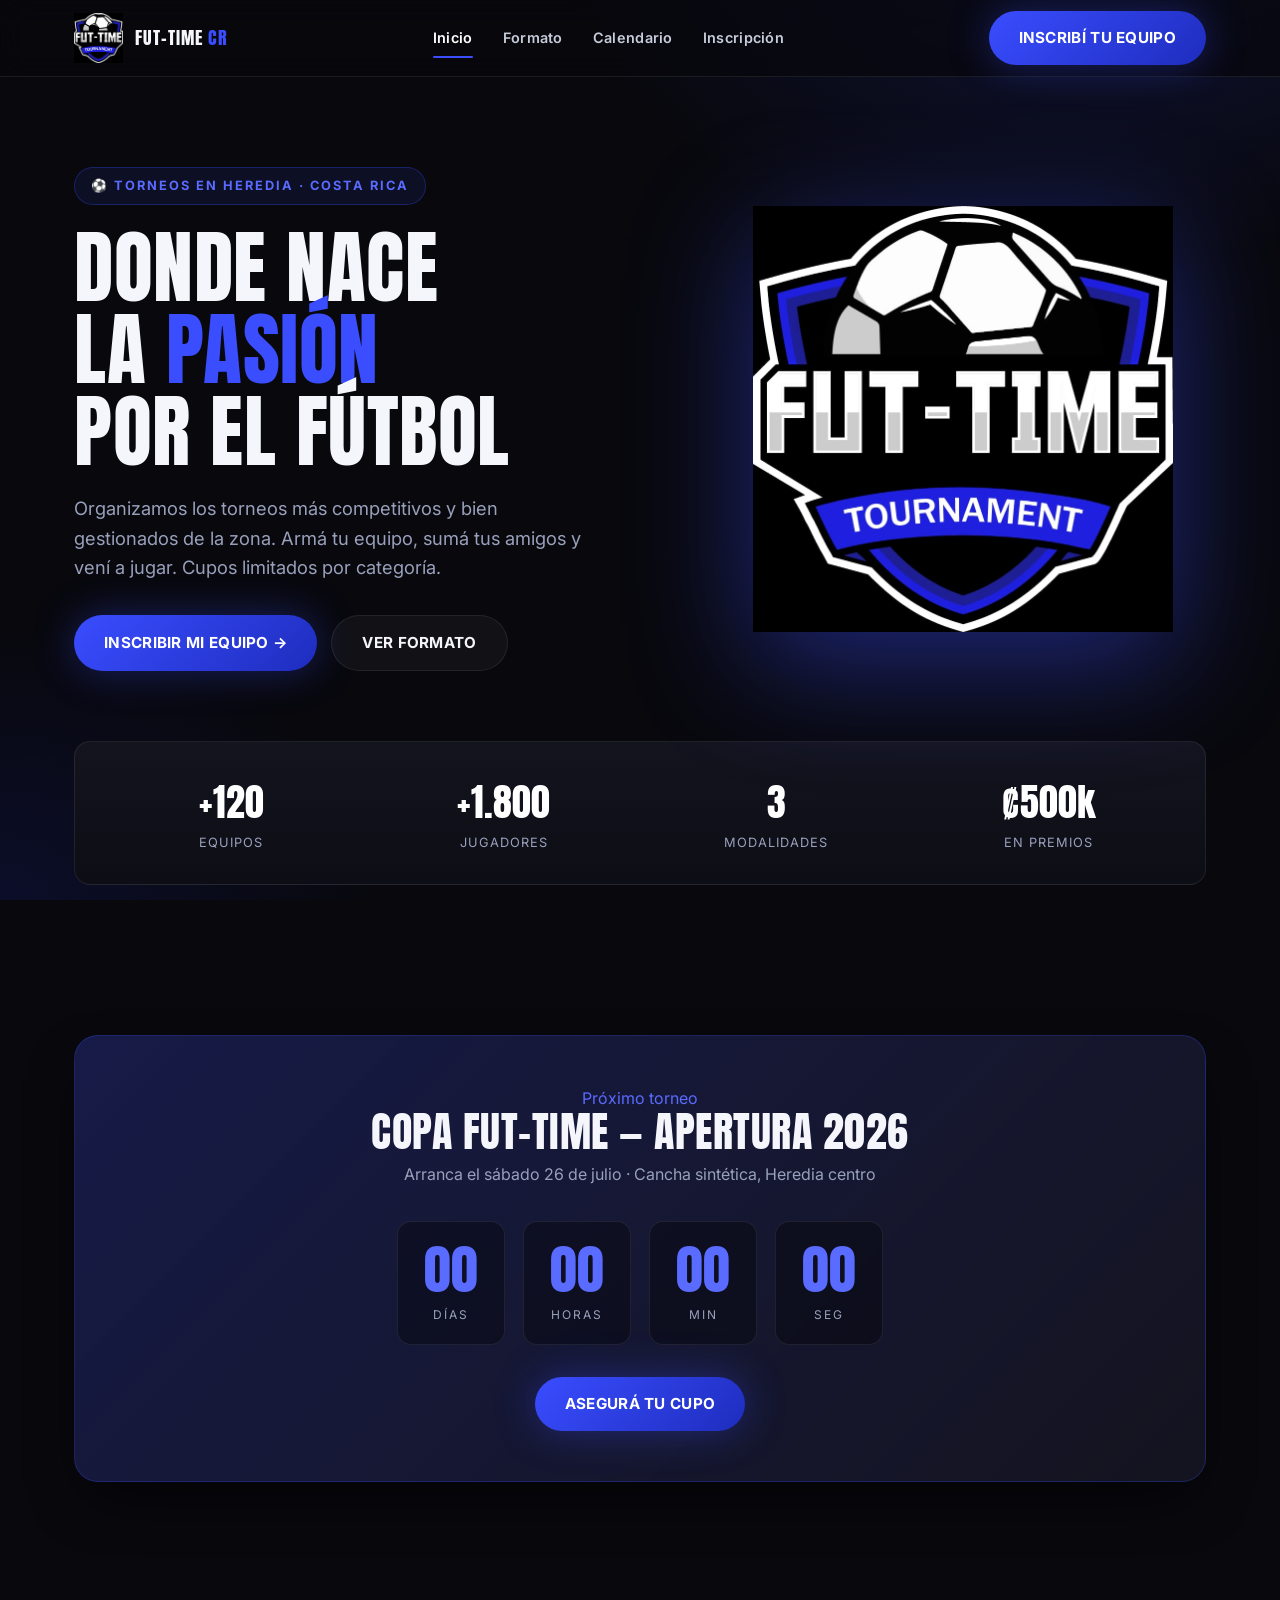
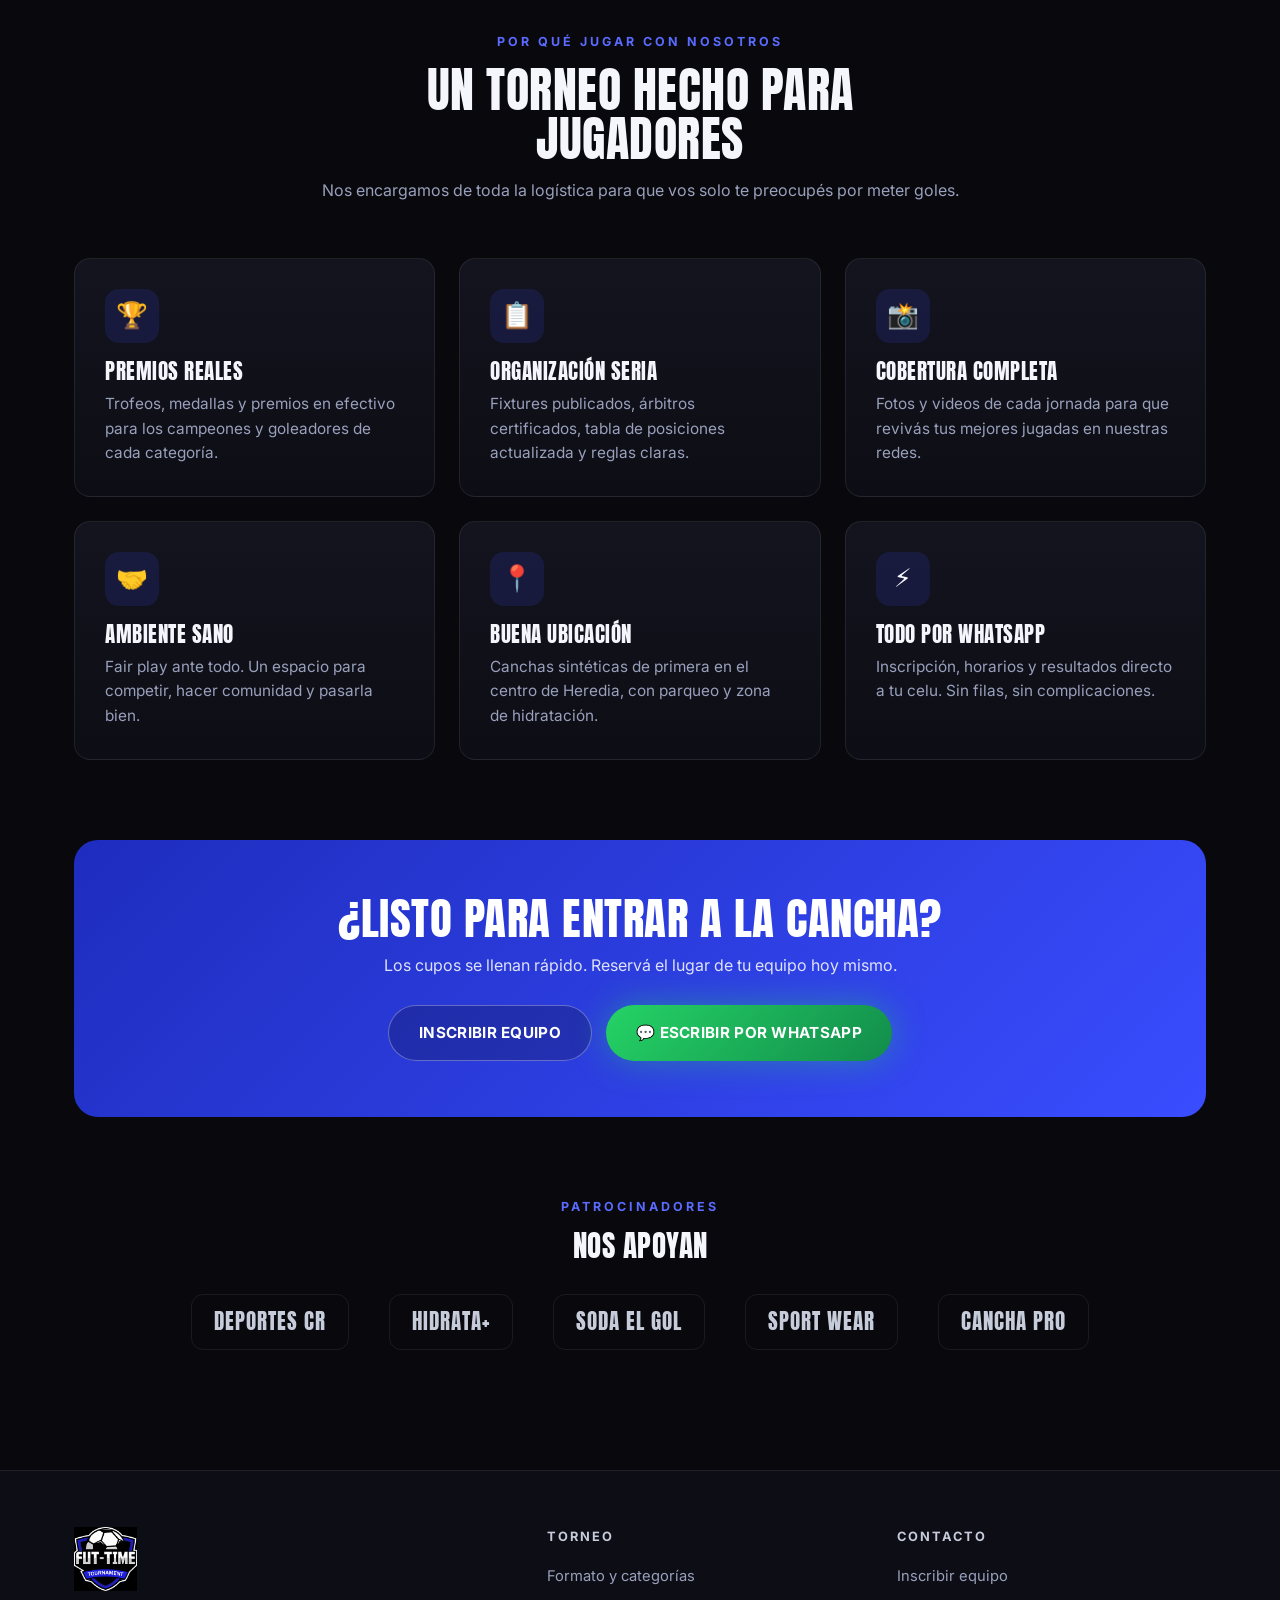
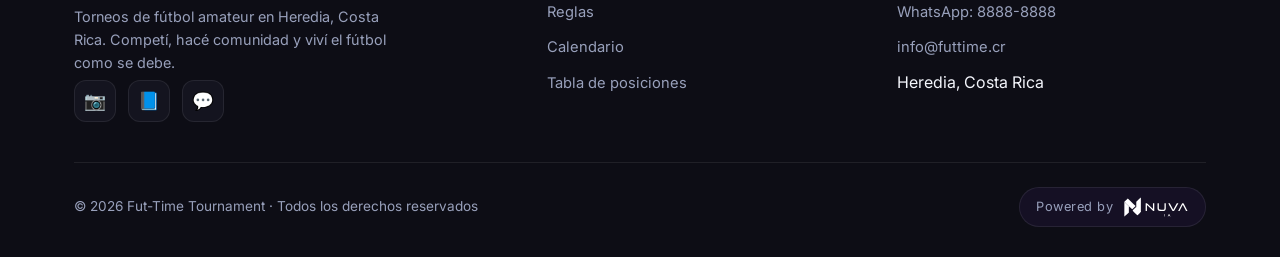
==== index.html @ 36ee5a15 "Demo web Fut-Time CR: 4 páginas estáticas + Powered by Nuva IA - index (hero + countdown + beneficio" ====
<!DOCTYPE html>
<html lang="es">
<head>
  <meta charset="UTF-8" />
  <meta name="viewport" content="width=device-width, initial-scale=1.0" />
  <title>Fut-Time CR — Torneos de fútbol en Heredia, Costa Rica</title>
  <meta name="description" content="Fut-Time Tournament: los mejores torneos de fútbol en Heredia, Costa Rica. Inscribí tu equipo en Fut5, Fut7 o Fut11. Premios, fixtures y mucha pasión." />
  <link rel="icon" type="image/jpeg" href="assets/fut-time-logo.jpeg" />
  <link rel="preconnect" href="https://fonts.googleapis.com" />
  <link rel="preconnect" href="https://fonts.gstatic.com" crossorigin />
  <link href="https://fonts.googleapis.com/css2?family=Anton&family=Inter:wght@400;500;600;700;800&display=swap" rel="stylesheet" />
  <link rel="stylesheet" href="styles.css" />
</head>
<body>

  <!-- ===== NAVBAR ===== -->
  <nav class="nav">
    <div class="container nav-inner">
      <a href="index.html" class="brand">
        <img src="assets/fut-time-logo.jpeg" alt="Fut-Time" />
        <span class="brand-txt">FUT-TIME <span class="accent">CR</span></span>
      </a>
      <div class="nav-links" id="navLinks">
        <a href="index.html" class="active">Inicio</a>
        <a href="formato.html">Formato</a>
        <a href="calendario.html">Calendario</a>
        <a href="inscripcion.html">Inscripción</a>
      </div>
      <div class="nav-cta">
        <a href="inscripcion.html" class="btn btn-primary">Inscribí tu equipo</a>
        <button class="nav-toggle" onclick="toggleNav()" aria-label="Menú">
          <svg viewBox="0 0 24 24" fill="none" stroke="currentColor" stroke-width="2"><line x1="3" y1="6" x2="21" y2="6"/><line x1="3" y1="12" x2="21" y2="12"/><line x1="3" y1="18" x2="21" y2="18"/></svg>
        </button>
      </div>
    </div>
  </nav>

  <!-- ===== HERO ===== -->
  <header class="hero">
    <div class="container hero-grid">
      <div class="reveal">
        <span class="eyebrow">⚽ Torneos en Heredia · Costa Rica</span>
        <h1>Donde nace<br>la <span class="accent">pasión</span><br>por el fútbol</h1>
        <p class="lead">Organizamos los torneos más competitivos y bien gestionados de la zona. Armá tu equipo, sumá tus amigos y vení a jugar. Cupos limitados por categoría.</p>
        <div class="hero-actions">
          <a href="inscripcion.html" class="btn btn-primary">Inscribir mi equipo →</a>
          <a href="formato.html" class="btn btn-ghost">Ver formato</a>
        </div>
      </div>
      <div class="hero-logo reveal">
        <img src="assets/fut-time-logo.jpeg" alt="Escudo Fut-Time Tournament" />
      </div>
    </div>

    <div class="container">
      <div class="stats reveal">
        <div class="stat"><div class="num">+120</div><div class="lbl">Equipos</div></div>
        <div class="stat"><div class="num">+1.800</div><div class="lbl">Jugadores</div></div>
        <div class="stat"><div class="num">3</div><div class="lbl">Modalidades</div></div>
        <div class="stat"><div class="num">₡500k</div><div class="lbl">En premios</div></div>
      </div>
    </div>
  </header>

  <!-- ===== COUNTDOWN ===== -->
  <section class="countdown-section">
    <div class="container">
      <div class="countdown-card reveal">
        <span class="eyebrow" style="color:var(--blue-soft)">Próximo torneo</span>
        <h2>Copa Fut-Time — Apertura 2026</h2>
        <p class="sub">Arranca el sábado 26 de julio · Cancha sintética, Heredia centro</p>
        <div class="countdown" id="countdown">
          <div class="cd-box"><div class="cd-num" id="cd-d">00</div><div class="cd-lbl">Días</div></div>
          <div class="cd-box"><div class="cd-num" id="cd-h">00</div><div class="cd-lbl">Horas</div></div>
          <div class="cd-box"><div class="cd-num" id="cd-m">00</div><div class="cd-lbl">Min</div></div>
          <div class="cd-box"><div class="cd-num" id="cd-s">00</div><div class="cd-lbl">Seg</div></div>
        </div>
        <div style="margin-top:32px">
          <a href="inscripcion.html" class="btn btn-primary">Asegurá tu cupo</a>
        </div>
      </div>
    </div>
  </section>

  <!-- ===== POR QUÉ FUT-TIME ===== -->
  <section class="section">
    <div class="container">
      <div class="section-head reveal">
        <span class="eyebrow">Por qué jugar con nosotros</span>
        <h2>Un torneo hecho para jugadores</h2>
        <p>Nos encargamos de toda la logística para que vos solo te preocupés por meter goles.</p>
      </div>
      <div class="grid grid-3">
        <div class="card reveal"><div class="ico">🏆</div><h3>Premios reales</h3><p>Trofeos, medallas y premios en efectivo para los campeones y goleadores de cada categoría.</p></div>
        <div class="card reveal"><div class="ico">📋</div><h3>Organización seria</h3><p>Fixtures publicados, árbitros certificados, tabla de posiciones actualizada y reglas claras.</p></div>
        <div class="card reveal"><div class="ico">📸</div><h3>Cobertura completa</h3><p>Fotos y videos de cada jornada para que revivás tus mejores jugadas en nuestras redes.</p></div>
        <div class="card reveal"><div class="ico">🤝</div><h3>Ambiente sano</h3><p>Fair play ante todo. Un espacio para competir, hacer comunidad y pasarla bien.</p></div>
        <div class="card reveal"><div class="ico">📍</div><h3>Buena ubicación</h3><p>Canchas sintéticas de primera en el centro de Heredia, con parqueo y zona de hidratación.</p></div>
        <div class="card reveal"><div class="ico">⚡</div><h3>Todo por WhatsApp</h3><p>Inscripción, horarios y resultados directo a tu celu. Sin filas, sin complicaciones.</p></div>
      </div>
    </div>
  </section>

  <!-- ===== CTA ===== -->
  <section class="section" style="padding-top:0">
    <div class="container">
      <div class="cta-banner reveal">
        <h2>¿Listo para entrar a la cancha?</h2>
        <p>Los cupos se llenan rápido. Reservá el lugar de tu equipo hoy mismo.</p>
        <div style="display:flex;gap:14px;justify-content:center;flex-wrap:wrap">
          <a href="inscripcion.html" class="btn btn-ghost">Inscribir equipo</a>
          <a href="https://wa.me/50688888888?text=Hola%20Fut-Time,%20quiero%20info%20del%20torneo" target="_blank" rel="noopener" class="btn btn-wa">💬 Escribir por WhatsApp</a>
        </div>
      </div>
    </div>
  </section>

  <!-- ===== PATROCINADORES ===== -->
  <section class="section" style="padding-top:0">
    <div class="container">
      <div class="section-head reveal" style="margin-bottom:34px">
        <span class="eyebrow">Patrocinadores</span>
        <h2 style="font-size:1.8rem">Nos apoyan</h2>
      </div>
      <div class="sponsors reveal">
        <span class="sponsor-pill">DEPORTES CR</span>
        <span class="sponsor-pill">HIDRATA+</span>
        <span class="sponsor-pill">SODA EL GOL</span>
        <span class="sponsor-pill">SPORT WEAR</span>
        <span class="sponsor-pill">CANCHA PRO</span>
      </div>
    </div>
  </section>

  <!-- ===== FOOTER ===== -->
  <footer class="footer">
    <div class="container">
      <div class="footer-grid">
        <div>
          <a href="index.html" class="brand"><img src="assets/fut-time-logo.jpeg" alt="Fut-Time" /></a>
          <p>Torneos de fútbol amateur en Heredia, Costa Rica. Competí, hacé comunidad y viví el fútbol como se debe.</p>
          <div class="social-row">
            <a href="https://www.instagram.com/fut.time.cr/" target="_blank" rel="noopener" aria-label="Instagram">📷</a>
            <a href="https://www.facebook.com/Fut.Time.Tournamentes/" target="_blank" rel="noopener" aria-label="Facebook">📘</a>
            <a href="https://wa.me/50688888888" target="_blank" rel="noopener" aria-label="WhatsApp">💬</a>
          </div>
        </div>
        <div>
          <h4>Torneo</h4>
          <ul>
            <li><a href="formato.html">Formato y categorías</a></li>
            <li><a href="formato.html#reglas">Reglas</a></li>
            <li><a href="calendario.html">Calendario</a></li>
            <li><a href="calendario.html#posiciones">Tabla de posiciones</a></li>
          </ul>
        </div>
        <div>
          <h4>Contacto</h4>
          <ul>
            <li><a href="inscripcion.html">Inscribir equipo</a></li>
            <li><a href="https://wa.me/50688888888" target="_blank" rel="noopener">WhatsApp: 8888-8888</a></li>
            <li><a href="mailto:info@futtime.cr">info@futtime.cr</a></li>
            <li>Heredia, Costa Rica</li>
          </ul>
        </div>
      </div>
      <div class="powered">
        <span class="copy">© 2026 Fut-Time Tournament · Todos los derechos reservados</span>
        <a class="powered-by" href="https://www.instagram.com/nuva.ia/" target="_blank" rel="noopener" title="Sitio creado por Nuva IA">
          <span>Powered by</span>
          <img src="assets/nuva-ai-white.svg" alt="Nuva IA" />
        </a>
      </div>
    </div>
  </footer>

  <script src="script.js"></script>
</body>
</html>
---- styles.css ----
/* ============================================================
   FUT-TIME CR — Tema deportivo oscuro
   Powered by Nuva IA
   ============================================================ */

:root {
  --blue:        #1e2dbe;
  --blue-bright: #3a4dff;
  --blue-soft:   #5a6bff;
  --bg:          #08080d;
  --bg-2:        #0d0d15;
  --surface:     #14141f;
  --surface-2:   #1b1b29;
  --line:        rgba(255, 255, 255, 0.08);
  --text:        #f4f6fc;
  --muted:       #98a0bb;
  --white:       #ffffff;
  --silver:      #c7ccdb;
  --gold:        #ffd24a;
  --radius:      16px;
  --maxw:        1180px;
  --shadow:      0 24px 60px -20px rgba(0, 0, 0, 0.7);
  --glow:        0 0 40px rgba(58, 77, 255, 0.35);
}

* { margin: 0; padding: 0; box-sizing: border-box; }

html { scroll-behavior: smooth; }

body {
  font-family: "Inter", system-ui, -apple-system, "Segoe UI", sans-serif;
  background: var(--bg);
  color: var(--text);
  line-height: 1.6;
  overflow-x: hidden;
  -webkit-font-smoothing: antialiased;
}

/* Fondo con textura sutil */
body::before {
  content: "";
  position: fixed;
  inset: 0;
  z-index: -2;
  background:
    radial-gradient(900px 600px at 85% -10%, rgba(58, 77, 255, 0.18), transparent 60%),
    radial-gradient(700px 500px at 0% 100%, rgba(30, 45, 190, 0.16), transparent 55%),
    var(--bg);
}

h1, h2, h3, .display {
  font-family: "Anton", "Oswald", Impact, sans-serif;
  font-weight: 400;
  letter-spacing: 0.5px;
  line-height: 1.02;
  text-transform: uppercase;
}

a { color: inherit; text-decoration: none; }

.container {
  width: 100%;
  max-width: var(--maxw);
  margin: 0 auto;
  padding: 0 24px;
}

.accent { color: var(--blue-bright); }
.muted  { color: var(--muted); }

/* ---------- Botones ---------- */
.btn {
  display: inline-flex;
  align-items: center;
  gap: 10px;
  padding: 15px 30px;
  border-radius: 999px;
  font-weight: 700;
  font-size: 0.95rem;
  letter-spacing: 0.3px;
  cursor: pointer;
  border: none;
  transition: transform 0.2s ease, box-shadow 0.2s ease, background 0.2s ease;
  text-transform: uppercase;
}
.btn-primary {
  background: linear-gradient(135deg, var(--blue-bright), var(--blue));
  color: var(--white);
  box-shadow: var(--glow);
}
.btn-primary:hover { transform: translateY(-3px); box-shadow: 0 0 55px rgba(58, 77, 255, 0.6); }
.btn-ghost {
  background: rgba(255, 255, 255, 0.04);
  color: var(--text);
  border: 1px solid var(--line);
}
.btn-ghost:hover { background: rgba(255, 255, 255, 0.09); transform: translateY(-3px); }
.btn-wa {
  background: linear-gradient(135deg, #25d366, #128c4b);
  color: #fff;
  box-shadow: 0 0 35px rgba(37, 211, 102, 0.4);
}
.btn-wa:hover { transform: translateY(-3px); }

/* ---------- Navbar ---------- */
.nav {
  position: sticky;
  top: 0;
  z-index: 50;
  background: rgba(8, 8, 13, 0.72);
  backdrop-filter: blur(14px);
  border-bottom: 1px solid var(--line);
}
.nav-inner {
  display: flex;
  align-items: center;
  justify-content: space-between;
  height: 76px;
}
.brand { display: flex; align-items: center; gap: 12px; }
.brand img { height: 50px; width: auto; display: block; }
.brand .brand-txt { font-family: "Anton", sans-serif; font-size: 1.15rem; letter-spacing: 1px; }
.nav-links { display: flex; align-items: center; gap: 30px; }
.nav-links a {
  font-size: 0.9rem;
  font-weight: 600;
  color: var(--silver);
  letter-spacing: 0.3px;
  transition: color 0.2s;
  position: relative;
}
.nav-links a:hover, .nav-links a.active { color: var(--white); }
.nav-links a.active::after {
  content: "";
  position: absolute;
  left: 0; right: 0; bottom: -8px;
  height: 2px;
  background: var(--blue-bright);
  border-radius: 2px;
}
.nav-cta { display: flex; align-items: center; gap: 14px; }
.nav-toggle { display: none; background: none; border: none; color: var(--text); cursor: pointer; }
.nav-toggle svg { width: 28px; height: 28px; }

/* ---------- Hero ---------- */
.hero {
  position: relative;
  padding: 90px 0 80px;
  overflow: hidden;
}
.hero-grid {
  display: grid;
  grid-template-columns: 1.1fr 0.9fr;
  gap: 50px;
  align-items: center;
}
.hero .eyebrow {
  display: inline-flex;
  align-items: center;
  gap: 8px;
  font-size: 0.8rem;
  font-weight: 700;
  letter-spacing: 2px;
  text-transform: uppercase;
  color: var(--blue-soft);
  background: rgba(58, 77, 255, 0.1);
  border: 1px solid rgba(58, 77, 255, 0.3);
  padding: 8px 16px;
  border-radius: 999px;
  margin-bottom: 22px;
}
.hero h1 { font-size: clamp(2.8rem, 7vw, 5rem); }
.hero h1 .accent { color: var(--blue-bright); }
.hero p.lead {
  font-size: 1.15rem;
  color: var(--muted);
  max-width: 520px;
  margin: 22px 0 32px;
}
.hero-actions { display: flex; gap: 14px; flex-wrap: wrap; }
.hero-logo {
  position: relative;
  display: flex;
  justify-content: center;
}
.hero-logo img {
  width: 100%;
  max-width: 420px;
  filter: drop-shadow(0 30px 60px rgba(58, 77, 255, 0.45));
  animation: float 6s ease-in-out infinite;
}
@keyframes float {
  0%, 100% { transform: translateY(0); }
  50% { transform: translateY(-16px); }
}

/* Stats bar */
.stats {
  display: grid;
  grid-template-columns: repeat(4, 1fr);
  gap: 20px;
  margin-top: 70px;
  padding: 30px;
  background: linear-gradient(180deg, var(--surface), var(--bg-2));
  border: 1px solid var(--line);
  border-radius: var(--radius);
}
.stat { text-align: center; }
.stat .num { font-family: "Anton", sans-serif; font-size: 2.4rem; color: var(--white); }
.stat .lbl { font-size: 0.8rem; color: var(--muted); text-transform: uppercase; letter-spacing: 1px; }

/* ---------- Countdown ---------- */
.countdown-section {
  padding: 70px 0;
}
.countdown-card {
  background:
    linear-gradient(135deg, rgba(30, 45, 190, 0.25), rgba(20, 20, 31, 0.6)),
    var(--surface);
  border: 1px solid rgba(58, 77, 255, 0.25);
  border-radius: 24px;
  padding: 50px 40px;
  text-align: center;
  box-shadow: var(--shadow);
}
.countdown-card h2 { font-size: clamp(1.8rem, 4vw, 2.6rem); margin-bottom: 8px; }
.countdown-card .sub { color: var(--muted); margin-bottom: 34px; }
.countdown {
  display: flex;
  justify-content: center;
  gap: 18px;
  flex-wrap: wrap;
}
.cd-box {
  background: rgba(0, 0, 0, 0.35);
  border: 1px solid var(--line);
  border-radius: 14px;
  padding: 20px 10px;
  min-width: 108px;
}
.cd-box .cd-num {
  font-family: "Anton", sans-serif;
  font-size: clamp(2.4rem, 6vw, 3.4rem);
  color: var(--blue-soft);
  line-height: 1;
}
.cd-box .cd-lbl { font-size: 0.75rem; text-transform: uppercase; letter-spacing: 2px; color: var(--muted); margin-top: 8px; }

/* ---------- Secciones genéricas ---------- */
.section { padding: 80px 0; }
.section-head { text-align: center; max-width: 640px; margin: 0 auto 54px; }
.section-head .eyebrow {
  font-size: 0.78rem; font-weight: 700; letter-spacing: 3px; text-transform: uppercase;
  color: var(--blue-soft); display: block; margin-bottom: 14px;
}
.section-head h2 { font-size: clamp(2rem, 5vw, 3rem); }
.section-head p { color: var(--muted); margin-top: 14px; }

/* Cards grid */
.grid { display: grid; gap: 24px; }
.grid-3 { grid-template-columns: repeat(3, 1fr); }
.grid-2 { grid-template-columns: repeat(2, 1fr); }

.card {
  background: linear-gradient(180deg, var(--surface), var(--bg-2));
  border: 1px solid var(--line);
  border-radius: var(--radius);
  padding: 30px;
  transition: transform 0.25s ease, border-color 0.25s ease;
}
.card:hover { transform: translateY(-6px); border-color: rgba(58, 77, 255, 0.4); }
.card .ico {
  width: 54px; height: 54px;
  display: flex; align-items: center; justify-content: center;
  border-radius: 14px;
  background: rgba(58, 77, 255, 0.14);
  font-size: 1.6rem;
  margin-bottom: 18px;
}
.card h3 { font-size: 1.3rem; margin-bottom: 10px; }
.card p { color: var(--muted); font-size: 0.96rem; }

/* Modalidad cards */
.modalidad {
  text-align: center;
  position: relative;
  overflow: hidden;
}
.modalidad .big {
  font-family: "Anton", sans-serif;
  font-size: 3.4rem;
  color: var(--blue-bright);
  line-height: 1;
}
.modalidad ul { list-style: none; margin-top: 16px; text-align: left; }
.modalidad ul li { color: var(--muted); padding: 7px 0; border-bottom: 1px dashed var(--line); font-size: 0.92rem; }
.modalidad ul li::before { content: "⚽ "; }

/* Precios */
.price-tag {
  font-family: "Anton", sans-serif;
  font-size: 2.6rem;
  color: var(--white);
}
.price-tag small { font-size: 0.9rem; color: var(--muted); font-family: "Inter"; }
.featured {
  border-color: rgba(58, 77, 255, 0.55);
  box-shadow: var(--glow);
  position: relative;
}
.featured .badge-top {
  position: absolute; top: 16px; right: 16px;
  background: var(--blue-bright); color: #fff;
  font-size: 0.7rem; font-weight: 700; letter-spacing: 1px;
  padding: 5px 12px; border-radius: 999px; text-transform: uppercase;
}

/* Reglas list */
.rules { display: grid; grid-template-columns: repeat(2, 1fr); gap: 16px; }
.rule-item {
  display: flex; gap: 14px; align-items: flex-start;
  background: var(--surface); border: 1px solid var(--line);
  border-radius: 12px; padding: 18px;
}
.rule-item .n {
  flex: 0 0 34px; height: 34px;
  display: flex; align-items: center; justify-content: center;
  background: var(--blue); color: #fff; border-radius: 50%;
  font-family: "Anton"; font-size: 1rem;
}
.rule-item p { color: var(--muted); font-size: 0.92rem; }
.rule-item strong { color: var(--text); display: block; margin-bottom: 2px; }

/* ---------- Tablas (fixture / posiciones) ---------- */
.table-wrap {
  overflow-x: auto;
  border: 1px solid var(--line);
  border-radius: var(--radius);
  background: var(--surface);
}
table { width: 100%; border-collapse: collapse; min-width: 520px; }
thead th {
  background: rgba(58, 77, 255, 0.12);
  color: var(--silver);
  text-align: left;
  font-size: 0.78rem;
  text-transform: uppercase;
  letter-spacing: 1px;
  padding: 16px 18px;
  font-weight: 700;
}
tbody td { padding: 15px 18px; border-top: 1px solid var(--line); font-size: 0.95rem; }
tbody tr:hover { background: rgba(255, 255, 255, 0.02); }
.team-cell { display: flex; align-items: center; gap: 10px; font-weight: 600; }
.dot { width: 28px; height: 28px; border-radius: 8px; display: inline-flex; align-items: center; justify-content: center; font-family: "Anton"; font-size: 0.8rem; color: #fff; }
.vs { color: var(--muted); font-weight: 700; }
.badge {
  font-size: 0.72rem; padding: 4px 10px; border-radius: 999px; font-weight: 700; text-transform: uppercase; letter-spacing: 0.5px;
}
.badge.win  { background: rgba(37, 211, 102, 0.15); color: #4ade80; }
.badge.live { background: rgba(255, 70, 70, 0.15); color: #ff6b6b; }
.badge.soon { background: rgba(255, 210, 74, 0.15); color: var(--gold); }
.pos-1 { color: var(--gold); font-family: "Anton"; }
.pos-top td:first-child { border-left: 3px solid var(--blue-bright); }

/* Jornada header */
.jornada-title {
  display: flex; align-items: center; gap: 14px;
  margin: 44px 0 18px;
}
.jornada-title .jt {
  font-family: "Anton"; font-size: 1.5rem;
}
.jornada-title .line { flex: 1; height: 1px; background: var(--line); }
.jornada-title .date { color: var(--blue-soft); font-size: 0.85rem; font-weight: 600; }

/* ---------- Formulario ---------- */
.form-grid { display: grid; grid-template-columns: 1.1fr 0.9fr; gap: 40px; align-items: start; }
.form-card {
  background: linear-gradient(180deg, var(--surface), var(--bg-2));
  border: 1px solid var(--line);
  border-radius: 20px;
  padding: 36px;
}
.field { margin-bottom: 20px; }
.field label { display: block; font-size: 0.85rem; font-weight: 600; margin-bottom: 8px; color: var(--silver); }
.field input, .field select, .field textarea {
  width: 100%;
  background: rgba(0, 0, 0, 0.3);
  border: 1px solid var(--line);
  border-radius: 12px;
  padding: 14px 16px;
  color: var(--text);
  font-family: inherit;
  font-size: 0.95rem;
  transition: border-color 0.2s, box-shadow 0.2s;
}
.field input:focus, .field select:focus, .field textarea:focus {
  outline: none;
  border-color: var(--blue-bright);
  box-shadow: 0 0 0 3px rgba(58, 77, 255, 0.18);
}
.field-row { display: grid; grid-template-columns: 1fr 1fr; gap: 16px; }
.form-msg {
  margin-top: 16px; padding: 14px 16px; border-radius: 12px;
  background: rgba(37, 211, 102, 0.12); border: 1px solid rgba(37, 211, 102, 0.3);
  color: #6ee79e; font-size: 0.9rem; display: none;
}
.form-msg.show { display: block; }

.contact-side .contact-item {
  display: flex; gap: 14px; align-items: center;
  padding: 18px; background: var(--surface); border: 1px solid var(--line);
  border-radius: 14px; margin-bottom: 14px; transition: border-color 0.2s, transform 0.2s;
}
.contact-side .contact-item:hover { border-color: rgba(58, 77, 255, 0.4); transform: translateX(4px); }
.contact-side .ci-ico { font-size: 1.5rem; width: 48px; height: 48px; display: flex; align-items: center; justify-content: center; background: rgba(58, 77, 255, 0.14); border-radius: 12px; }
.contact-side .ci-txt small { color: var(--muted); display: block; font-size: 0.78rem; }
.contact-side .ci-txt strong { font-size: 1rem; }

/* CTA banner */
.cta-banner {
  background: linear-gradient(135deg, var(--blue), var(--blue-bright));
  border-radius: 24px;
  padding: 56px 40px;
  text-align: center;
  position: relative;
  overflow: hidden;
}
.cta-banner h2 { font-size: clamp(1.8rem, 4vw, 2.8rem); color: #fff; }
.cta-banner p { color: rgba(255, 255, 255, 0.85); margin: 12px 0 26px; }
.cta-banner .btn-ghost { background: rgba(0,0,0,0.2); border-color: rgba(255,255,255,0.3); color:#fff; }

/* Patrocinadores */
.sponsors { display: flex; flex-wrap: wrap; justify-content: center; gap: 40px; align-items: center; opacity: 0.7; }
.sponsor-pill {
  font-family: "Anton"; font-size: 1.3rem; letter-spacing: 1px;
  color: var(--silver); padding: 10px 22px; border: 1px solid var(--line); border-radius: 12px;
}

/* ---------- Footer + Powered by Nuva ---------- */
.footer {
  border-top: 1px solid var(--line);
  background: var(--bg-2);
  padding: 56px 0 30px;
  margin-top: 40px;
}
.footer-grid {
  display: grid;
  grid-template-columns: 1.4fr 1fr 1fr;
  gap: 40px;
  margin-bottom: 40px;
}
.footer .brand img { height: 64px; }
.footer p { color: var(--muted); font-size: 0.9rem; margin-top: 14px; max-width: 320px; }
.footer h4 { font-size: 0.8rem; text-transform: uppercase; letter-spacing: 2px; color: var(--silver); margin-bottom: 16px; }
.footer ul { list-style: none; }
.footer ul li { margin-bottom: 10px; }
.footer ul li a { color: var(--muted); font-size: 0.92rem; transition: color 0.2s; }
.footer ul li a:hover { color: var(--white); }
.social-row { display: flex; gap: 12px; margin-top: 6px; }
.social-row a {
  width: 42px; height: 42px; display: flex; align-items: center; justify-content: center;
  background: var(--surface); border: 1px solid var(--line); border-radius: 12px;
  transition: background 0.2s, transform 0.2s; font-size: 1.1rem;
}
.social-row a:hover { background: var(--blue); transform: translateY(-3px); }

.powered {
  border-top: 1px solid var(--line);
  padding-top: 24px;
  display: flex;
  align-items: center;
  justify-content: space-between;
  flex-wrap: wrap;
  gap: 16px;
}
.powered .copy { color: var(--muted); font-size: 0.85rem; }
.powered-by {
  display: inline-flex;
  align-items: center;
  gap: 10px;
  padding: 8px 16px;
  border: 1px solid var(--line);
  border-radius: 999px;
  background: rgba(124, 58, 237, 0.07);
  transition: border-color 0.2s, transform 0.2s;
}
.powered-by:hover { border-color: rgba(124, 58, 237, 0.5); transform: translateY(-2px); }
.powered-by span { font-size: 0.8rem; color: var(--muted); letter-spacing: 0.5px; }
.powered-by img { height: 22px; width: auto; display: block; }

/* ---------- Animaciones scroll ---------- */
.reveal { opacity: 0; transform: translateY(30px); transition: opacity 0.6s ease, transform 0.6s ease; }
.reveal.in { opacity: 1; transform: none; }

/* ---------- Responsive ---------- */
@media (max-width: 900px) {
  .hero-grid { grid-template-columns: 1fr; text-align: center; }
  .hero-logo { order: -1; }
  .hero-logo img { max-width: 280px; }
  .hero p.lead { margin-left: auto; margin-right: auto; }
  .hero-actions { justify-content: center; }
  .grid-3 { grid-template-columns: 1fr; }
  .grid-2 { grid-template-columns: 1fr; }
  .form-grid { grid-template-columns: 1fr; }
  .rules { grid-template-columns: 1fr; }
  .stats { grid-template-columns: repeat(2, 1fr); }
  .footer-grid { grid-template-columns: 1fr; }
  .nav-links {
    position: fixed; inset: 76px 0 auto 0;
    flex-direction: column; gap: 0;
    background: rgba(8, 8, 13, 0.97);
    backdrop-filter: blur(14px);
    border-bottom: 1px solid var(--line);
    padding: 10px 0;
    transform: translateY(-120%);
    transition: transform 0.3s ease;
  }
  .nav-links.open { transform: translateY(0); }
  .nav-links a { padding: 16px 24px; width: 100%; }
  .nav-links a.active::after { display: none; }
  .nav-toggle { display: block; }
  .nav-cta .btn { display: none; }
}
@media (max-width: 480px) {
  .field-row { grid-template-columns: 1fr; }
  .stats { grid-template-columns: 1fr 1fr; }
  .cd-box { min-width: 72px; }
}
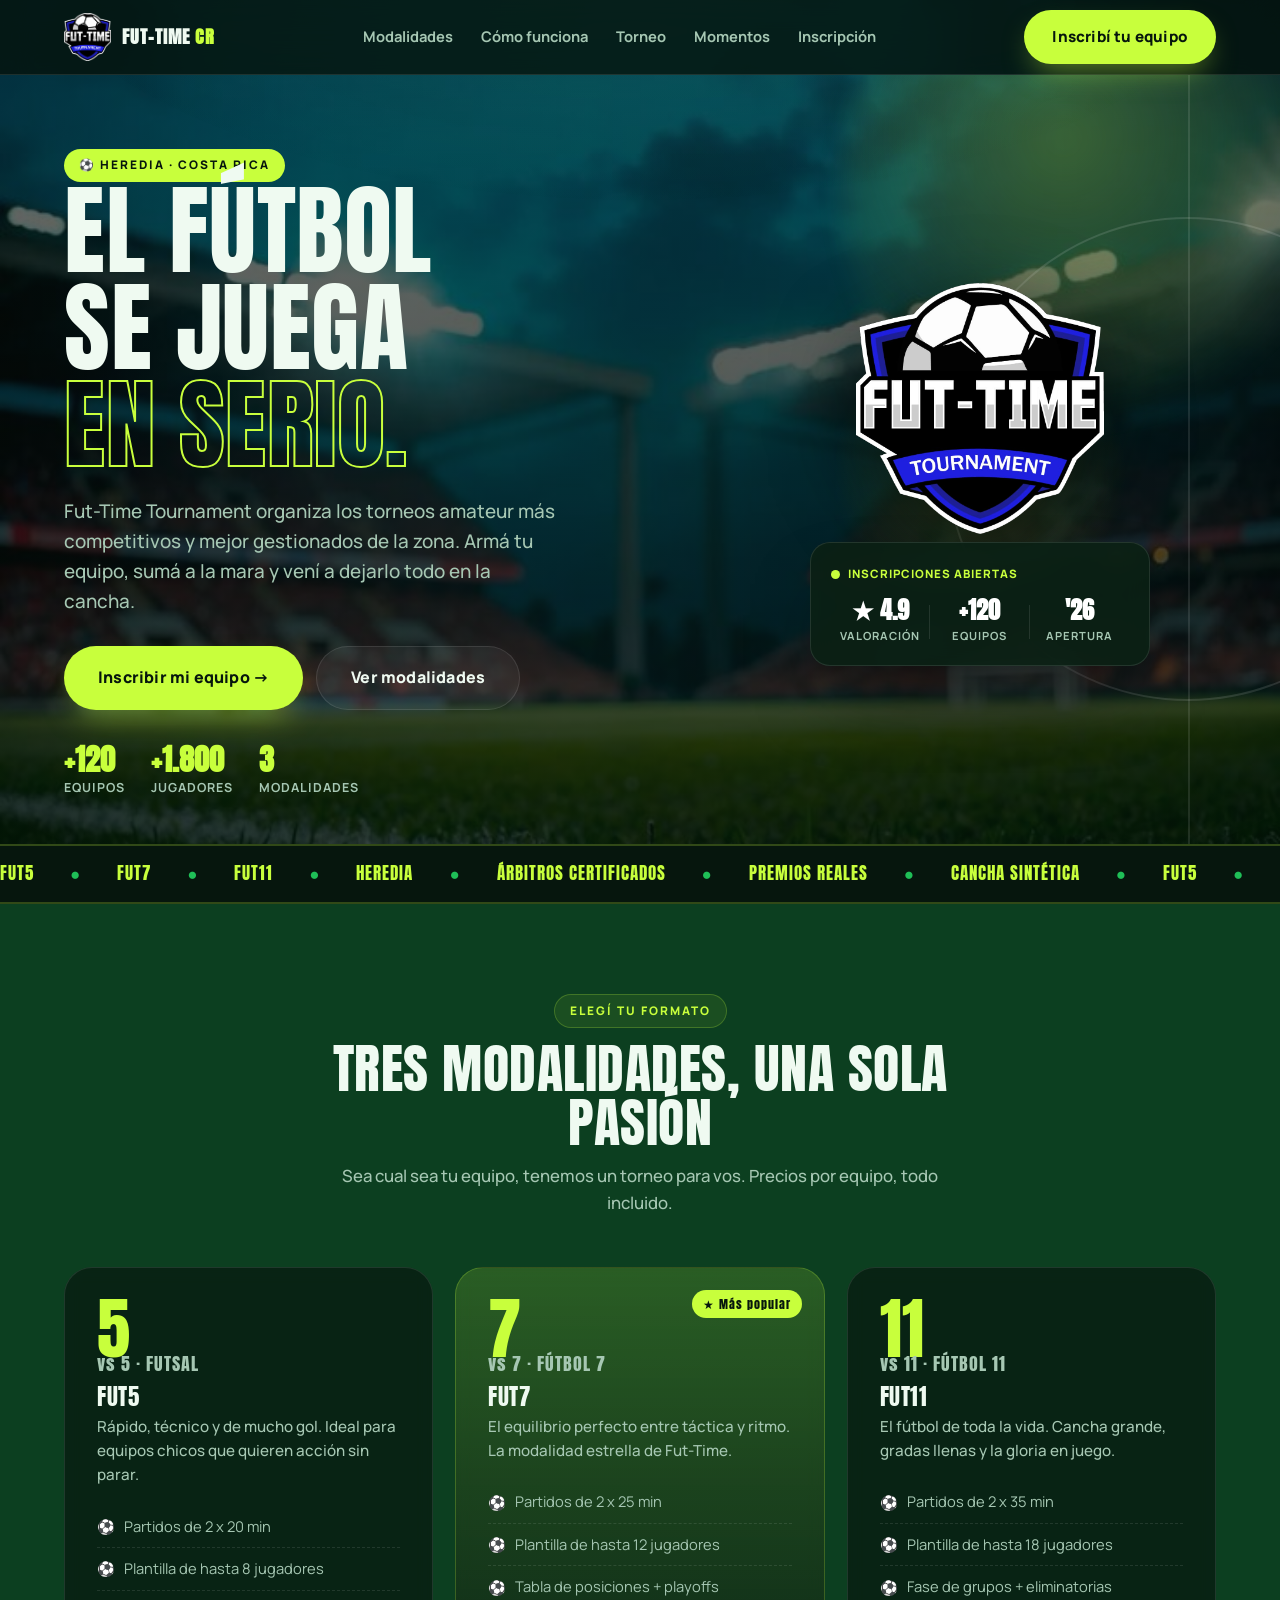
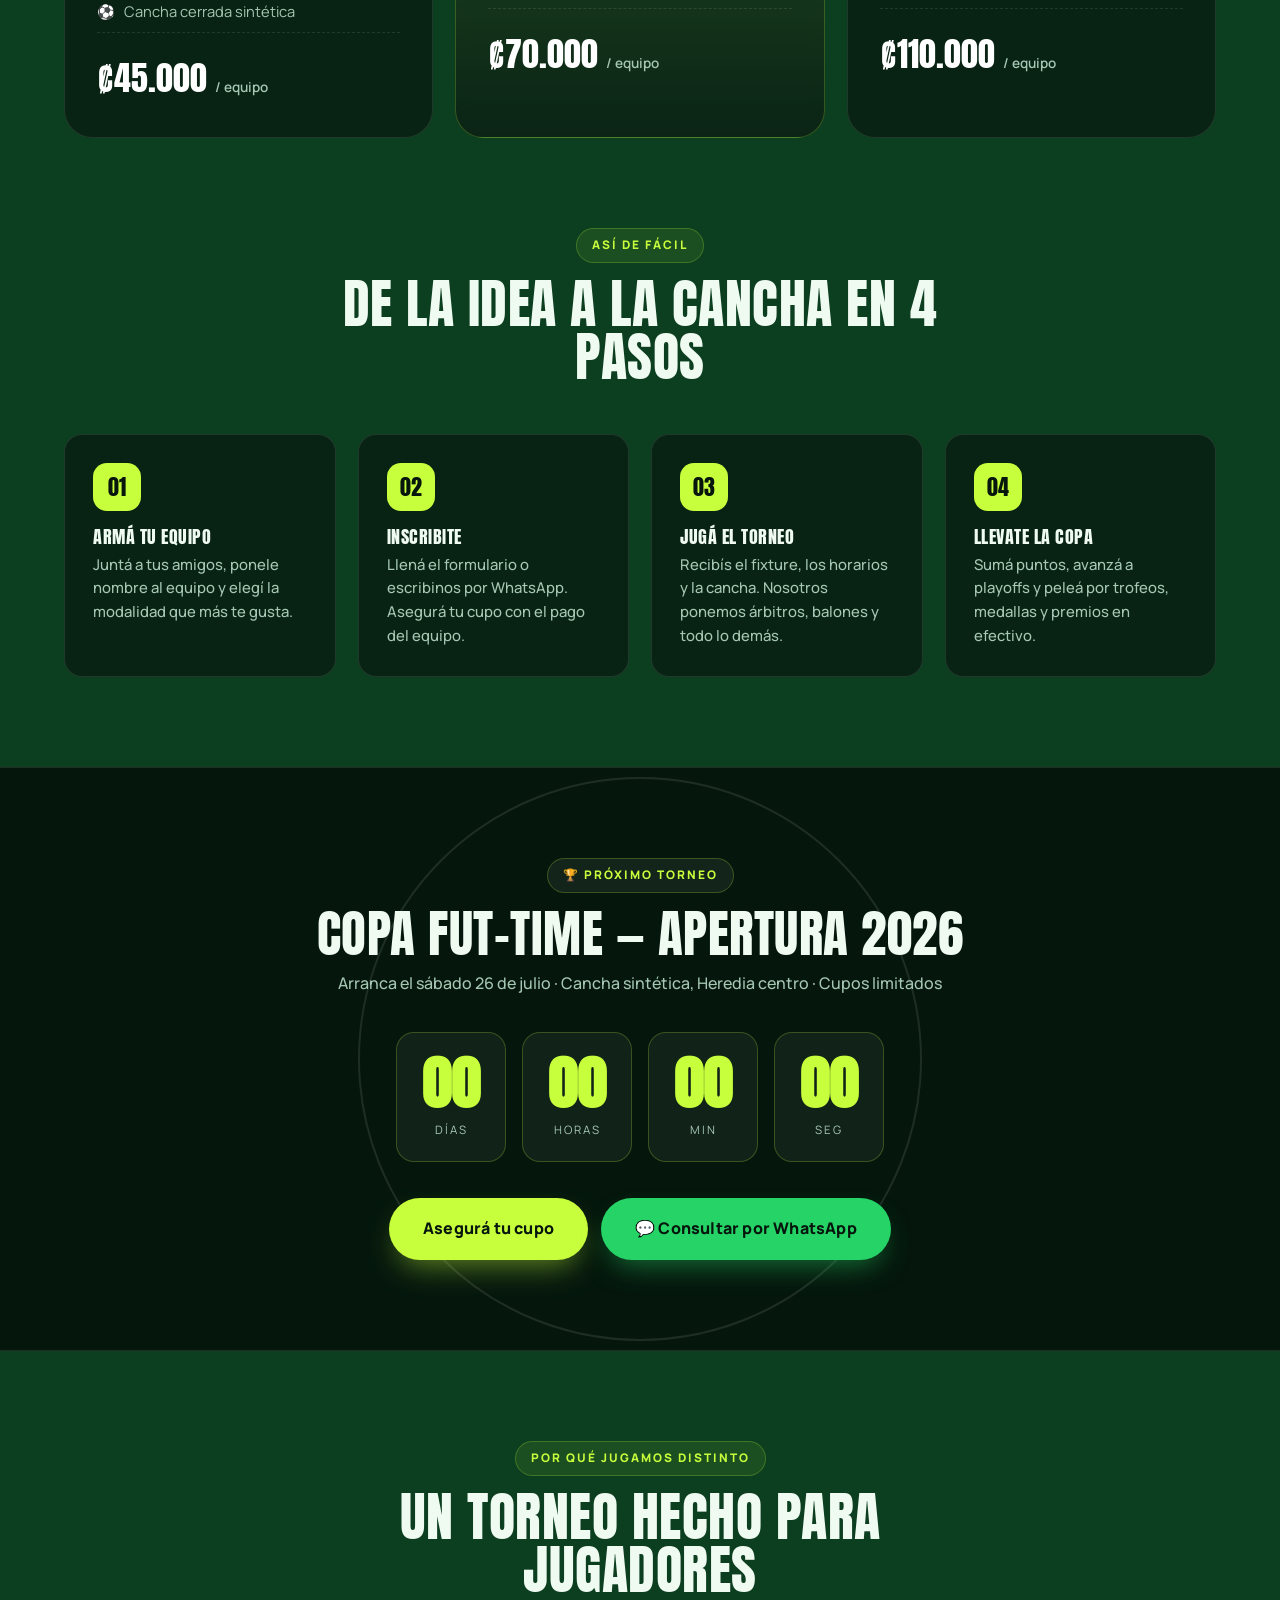
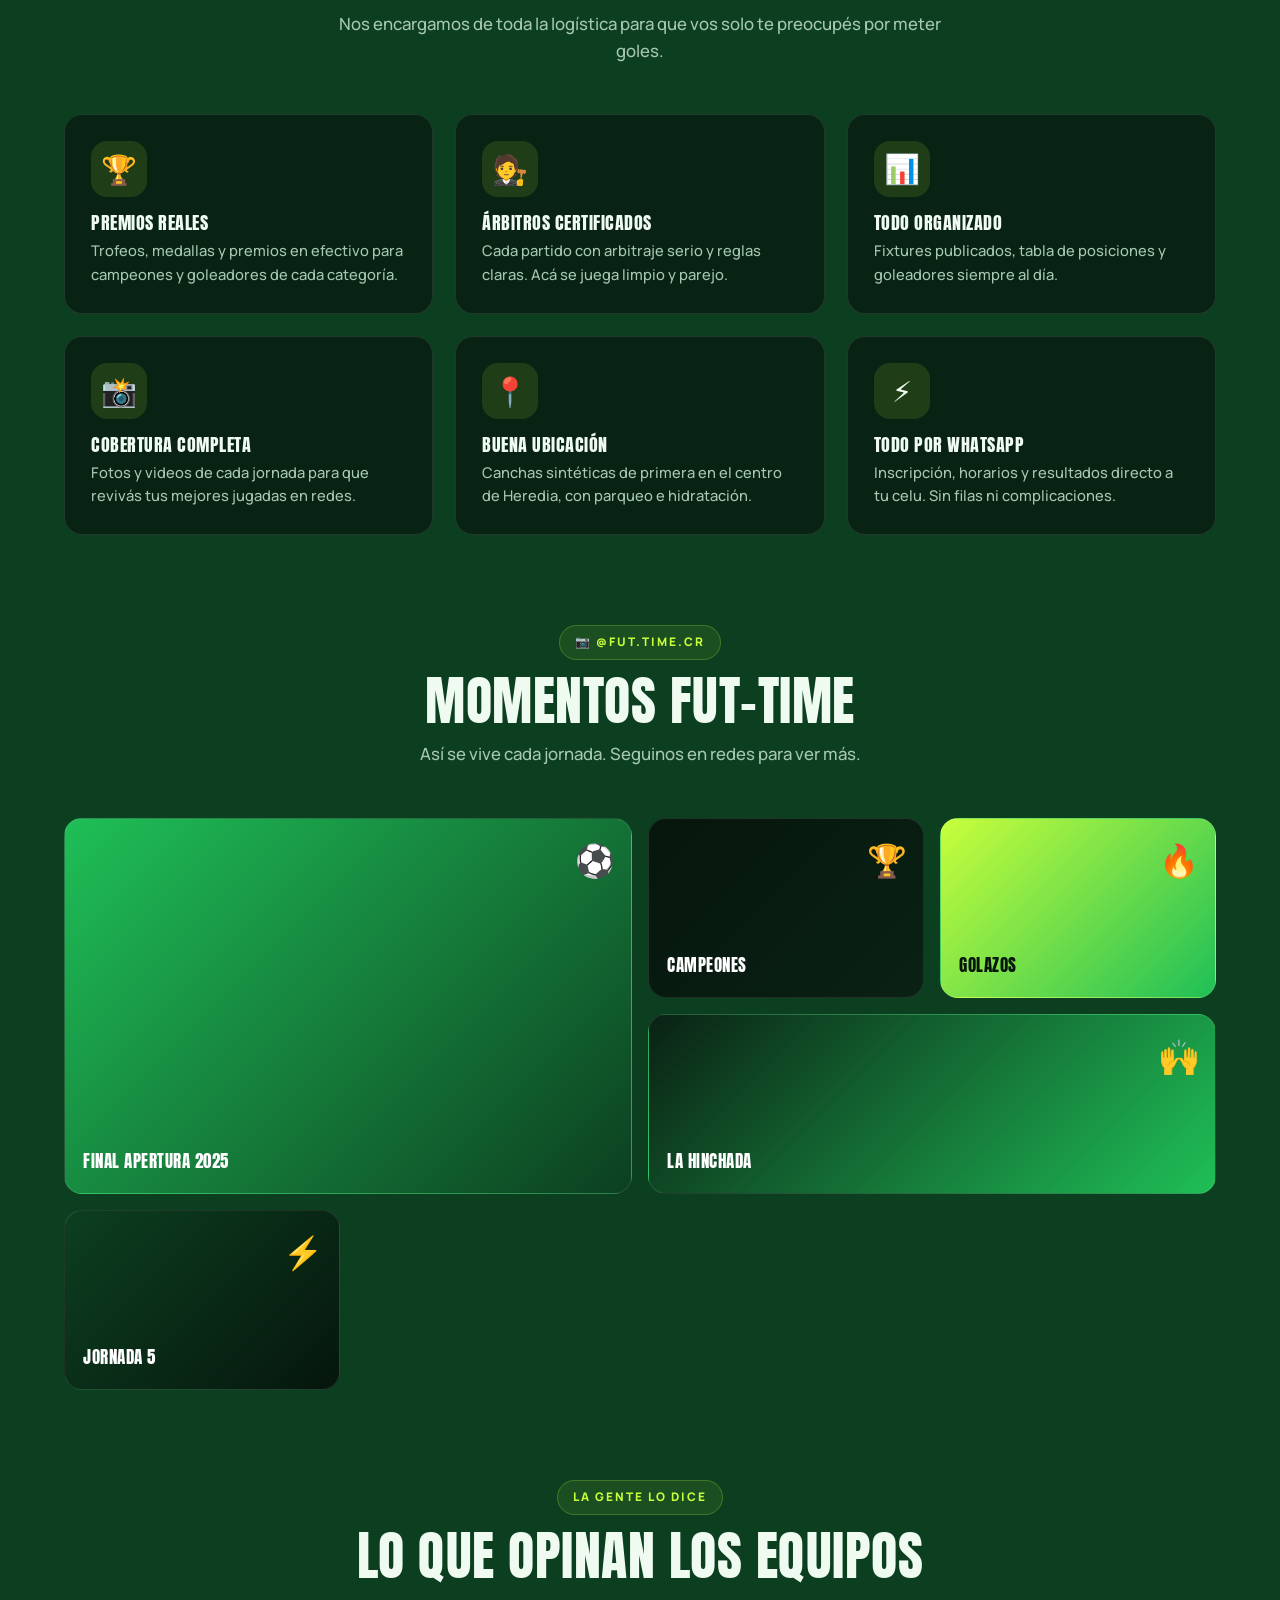
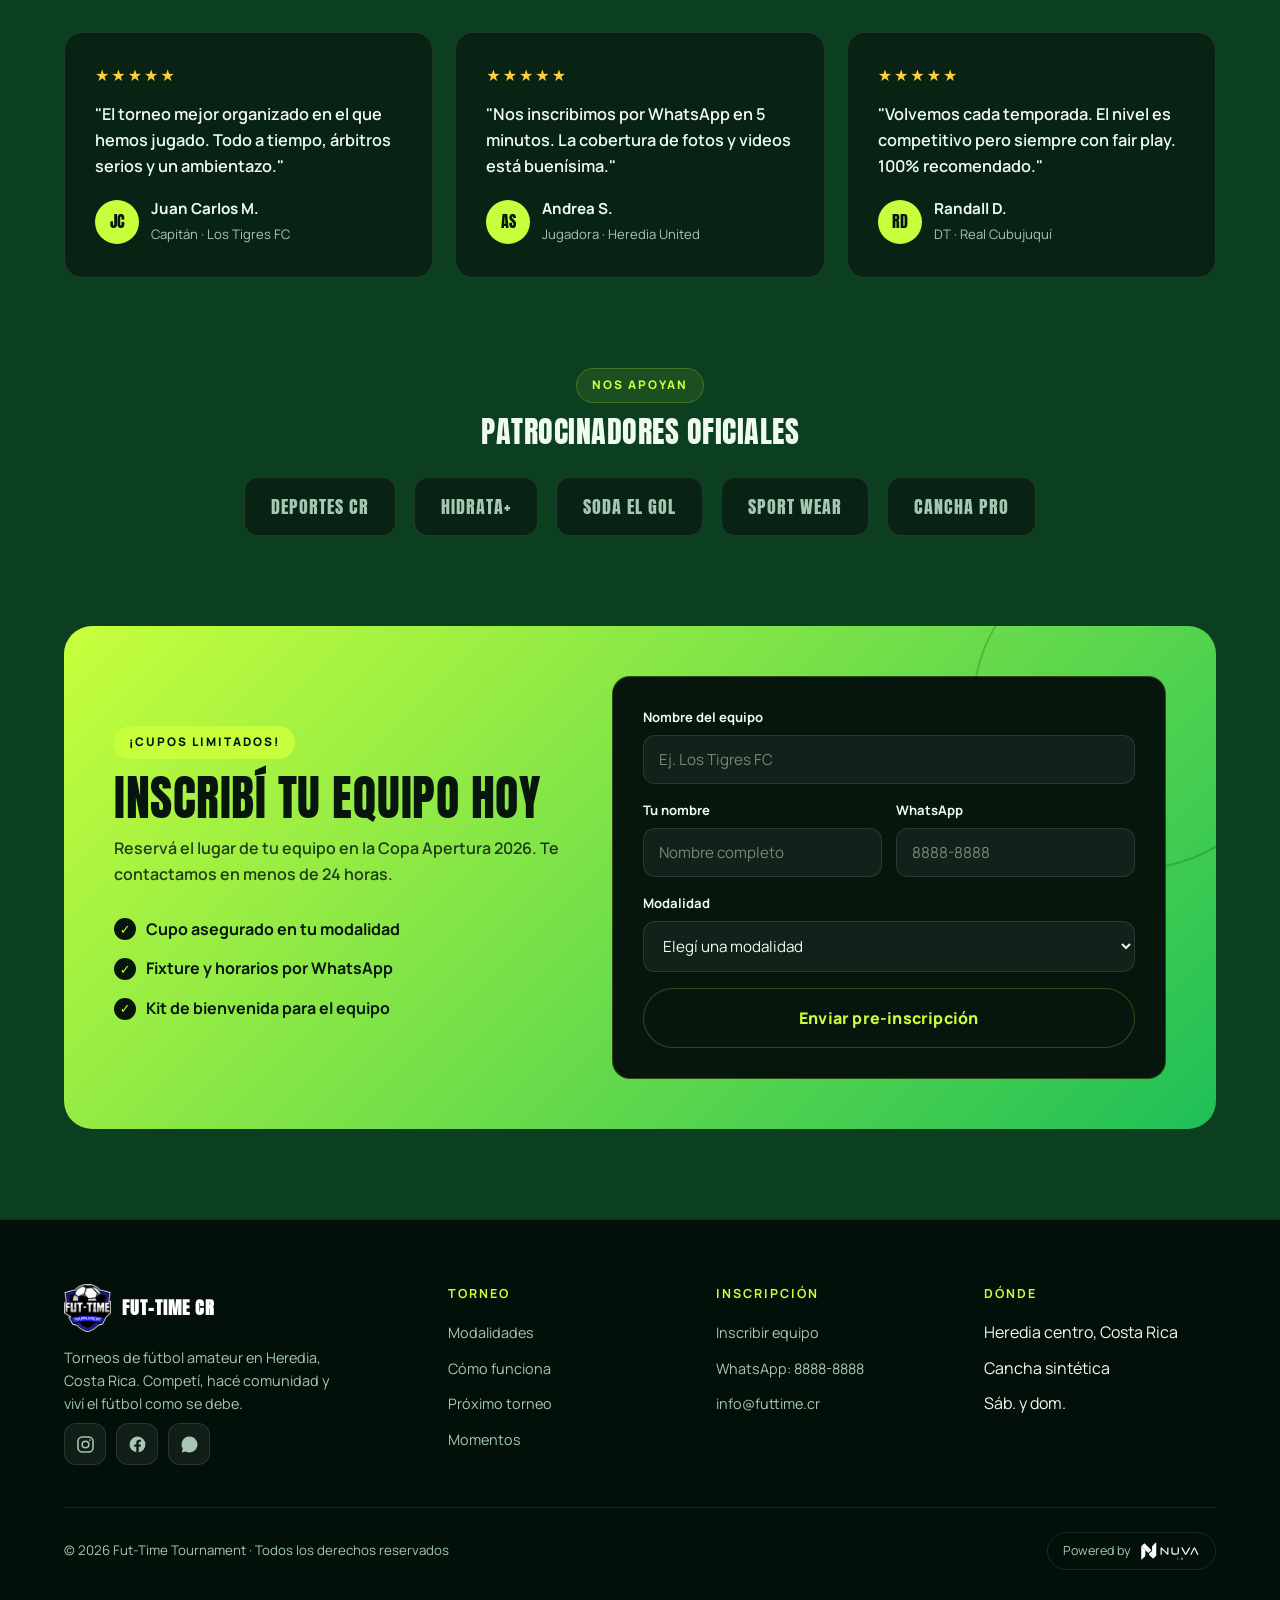
==== commit 8a262ec9: "Rediseño Fut-Time CR: landing 1 página, tema partido nocturno, logo PNG Co-Authored-By: Claude Opus " ====
--- a/index.html
+++ b/index.html
@@ -3,113 +3,224 @@
 <head>
   <meta charset="UTF-8" />
   <meta name="viewport" content="width=device-width, initial-scale=1.0" />
-  <title>Fut-Time CR — Torneos de fútbol en Heredia, Costa Rica</title>
-  <meta name="description" content="Fut-Time Tournament: los mejores torneos de fútbol en Heredia, Costa Rica. Inscribí tu equipo en Fut5, Fut7 o Fut11. Premios, fixtures y mucha pasión." />
-  <link rel="icon" type="image/jpeg" href="assets/fut-time-logo.jpeg" />
+  <title>Fut-Time Tournament — Torneos de fútbol en Heredia, Costa Rica</title>
+  <meta name="description" content="Fut-Time Tournament: los torneos de fútbol más competitivos y bien organizados de Heredia, Costa Rica. Armá tu equipo en Fut5, Fut7 o Fut11. Premios, fixtures y pura pasión." />
+  <link rel="icon" type="image/png" href="assets/fut-time-logo.png" />
   <link rel="preconnect" href="https://fonts.googleapis.com" />
   <link rel="preconnect" href="https://fonts.gstatic.com" crossorigin />
-  <link href="https://fonts.googleapis.com/css2?family=Anton&family=Inter:wght@400;500;600;700;800&display=swap" rel="stylesheet" />
-  <link rel="stylesheet" href="styles.css" />
+  <link href="https://fonts.googleapis.com/css2?family=Anton&family=Manrope:wght@500;600;700;800&display=swap" rel="stylesheet" />
+  <link rel="stylesheet" href="app.css" />
 </head>
 <body>
 
   <!-- ===== NAVBAR ===== -->
   <nav class="nav">
-    <div class="container nav-inner">
-      <a href="index.html" class="brand">
-        <img src="assets/fut-time-logo.jpeg" alt="Fut-Time" />
-        <span class="brand-txt">FUT-TIME <span class="accent">CR</span></span>
+    <div class="wrap nav-in">
+      <a href="#top" class="brand">
+        <img src="assets/fut-time-logo.png" alt="Fut-Time" />
+        <b>FUT-TIME <span class="accent">CR</span></b>
       </a>
       <div class="nav-links" id="navLinks">
-        <a href="index.html" class="active">Inicio</a>
-        <a href="formato.html">Formato</a>
-        <a href="calendario.html">Calendario</a>
-        <a href="inscripcion.html">Inscripción</a>
-      </div>
-      <div class="nav-cta">
-        <a href="inscripcion.html" class="btn btn-primary">Inscribí tu equipo</a>
+        <a href="#modalidades">Modalidades</a>
+        <a href="#como">Cómo funciona</a>
+        <a href="#torneo">Torneo</a>
+        <a href="#momentos">Momentos</a>
+        <a href="#inscripcion">Inscripción</a>
+      </div>
+      <div class="nav-right">
+        <a href="#inscripcion" class="btn btn-primary">Inscribí tu equipo</a>
         <button class="nav-toggle" onclick="toggleNav()" aria-label="Menú">
-          <svg viewBox="0 0 24 24" fill="none" stroke="currentColor" stroke-width="2"><line x1="3" y1="6" x2="21" y2="6"/><line x1="3" y1="12" x2="21" y2="12"/><line x1="3" y1="18" x2="21" y2="18"/></svg>
+          <svg viewBox="0 0 24 24" fill="none" stroke="currentColor" stroke-width="2.2"><line x1="3" y1="6" x2="21" y2="6"/><line x1="3" y1="12" x2="21" y2="12"/><line x1="3" y1="18" x2="21" y2="18"/></svg>
         </button>
       </div>
     </div>
   </nav>
 
   <!-- ===== HERO ===== -->
-  <header class="hero">
-    <div class="container hero-grid">
+  <header class="hero" id="top">
+    <div class="hero-blob"></div>
+    <div class="hero-lines"></div>
+    <div class="wrap hero-grid">
       <div class="reveal">
-        <span class="eyebrow">⚽ Torneos en Heredia · Costa Rica</span>
-        <h1>Donde nace<br>la <span class="accent">pasión</span><br>por el fútbol</h1>
-        <p class="lead">Organizamos los torneos más competitivos y bien gestionados de la zona. Armá tu equipo, sumá tus amigos y vení a jugar. Cupos limitados por categoría.</p>
-        <div class="hero-actions">
-          <a href="inscripcion.html" class="btn btn-primary">Inscribir mi equipo →</a>
-          <a href="formato.html" class="btn btn-ghost">Ver formato</a>
-        </div>
-      </div>
-      <div class="hero-logo reveal">
-        <img src="assets/fut-time-logo.jpeg" alt="Escudo Fut-Time Tournament" />
-      </div>
-    </div>
-
-    <div class="container">
-      <div class="stats reveal">
-        <div class="stat"><div class="num">+120</div><div class="lbl">Equipos</div></div>
-        <div class="stat"><div class="num">+1.800</div><div class="lbl">Jugadores</div></div>
-        <div class="stat"><div class="num">3</div><div class="lbl">Modalidades</div></div>
-        <div class="stat"><div class="num">₡500k</div><div class="lbl">En premios</div></div>
+        <span class="chip">⚽ Heredia · Costa Rica</span>
+        <h1>El fútbol<br>se juega<br><span class="stroke">en serio.</span></h1>
+        <p class="lead">Fut-Time Tournament organiza los torneos amateur más competitivos y mejor gestionados de la zona. Armá tu equipo, sumá a la mara y vení a dejarlo todo en la cancha.</p>
+        <div class="hero-cta">
+          <a href="#inscripcion" class="btn btn-primary btn-lg">Inscribir mi equipo →</a>
+          <a href="#modalidades" class="btn btn-ghost btn-lg">Ver modalidades</a>
+        </div>
+        <div class="hero-mini">
+          <div class="m"><b>+120</b><span>Equipos</span></div>
+          <div class="m"><b>+1.800</b><span>Jugadores</span></div>
+          <div class="m"><b>3</b><span>Modalidades</span></div>
+        </div>
+      </div>
+      <div class="hero-art reveal">
+        <div class="disc"></div>
+        <img class="hero-logo" src="assets/fut-time-logo.png" alt="Escudo Fut-Time Tournament" />
+        <div class="hero-card">
+          <span class="live"><span class="pulse"></span> Inscripciones abiertas</span>
+          <div class="hero-card-stats">
+            <div class="hcs"><b>★ 4.9</b><span>Valoración</span></div>
+            <span class="hcs-div"></span>
+            <div class="hcs"><b>+120</b><span>Equipos</span></div>
+            <span class="hcs-div"></span>
+            <div class="hcs"><b>'26</b><span>Apertura</span></div>
+          </div>
+        </div>
       </div>
     </div>
   </header>
 
-  <!-- ===== COUNTDOWN ===== -->
-  <section class="countdown-section">
-    <div class="container">
-      <div class="countdown-card reveal">
-        <span class="eyebrow" style="color:var(--blue-soft)">Próximo torneo</span>
-        <h2>Copa Fut-Time — Apertura 2026</h2>
-        <p class="sub">Arranca el sábado 26 de julio · Cancha sintética, Heredia centro</p>
-        <div class="countdown" id="countdown">
-          <div class="cd-box"><div class="cd-num" id="cd-d">00</div><div class="cd-lbl">Días</div></div>
-          <div class="cd-box"><div class="cd-num" id="cd-h">00</div><div class="cd-lbl">Horas</div></div>
-          <div class="cd-box"><div class="cd-num" id="cd-m">00</div><div class="cd-lbl">Min</div></div>
-          <div class="cd-box"><div class="cd-num" id="cd-s">00</div><div class="cd-lbl">Seg</div></div>
-        </div>
-        <div style="margin-top:32px">
-          <a href="inscripcion.html" class="btn btn-primary">Asegurá tu cupo</a>
-        </div>
+  <!-- ===== MARQUEE ===== -->
+  <div class="marquee">
+    <div class="marquee-track">
+      <span>FUT5 <i class="dot">●</i> FUT7 <i class="dot">●</i> FUT11 <i class="dot">●</i> HEREDIA <i class="dot">●</i> ÁRBITROS CERTIFICADOS <i class="dot">●</i> PREMIOS REALES <i class="dot">●</i> CANCHA SINTÉTICA <i class="dot">●</i></span>
+      <span>FUT5 <i class="dot">●</i> FUT7 <i class="dot">●</i> FUT11 <i class="dot">●</i> HEREDIA <i class="dot">●</i> ÁRBITROS CERTIFICADOS <i class="dot">●</i> PREMIOS REALES <i class="dot">●</i> CANCHA SINTÉTICA <i class="dot">●</i></span>
+    </div>
+  </div>
+
+  <!-- ===== MODALIDADES ===== -->
+  <section class="section" id="modalidades">
+    <div class="wrap">
+      <div class="head reveal">
+        <span class="chip outline">Elegí tu formato</span>
+        <h2>Tres modalidades, una sola pasión</h2>
+        <p>Sea cual sea tu equipo, tenemos un torneo para vos. Precios por equipo, todo incluido.</p>
+      </div>
+      <div class="grid g3">
+        <div class="mode reveal">
+          <div class="num">5<small>vs 5 · FUTSAL</small></div>
+          <h3>Fut5</h3>
+          <p class="desc">Rápido, técnico y de mucho gol. Ideal para equipos chicos que quieren acción sin parar.</p>
+          <ul>
+            <li>Partidos de 2 x 20 min</li>
+            <li>Plantilla de hasta 8 jugadores</li>
+            <li>Cancha cerrada sintética</li>
+          </ul>
+          <div class="price">₡45.000 <small>/ equipo</small></div>
+        </div>
+        <div class="mode featured reveal">
+          <span class="tag">★ Más popular</span>
+          <div class="num">7<small>vs 7 · FÚTBOL 7</small></div>
+          <h3>Fut7</h3>
+          <p class="desc">El equilibrio perfecto entre táctica y ritmo. La modalidad estrella de Fut-Time.</p>
+          <ul>
+            <li>Partidos de 2 x 25 min</li>
+            <li>Plantilla de hasta 12 jugadores</li>
+            <li>Tabla de posiciones + playoffs</li>
+          </ul>
+          <div class="price">₡70.000 <small>/ equipo</small></div>
+        </div>
+        <div class="mode reveal">
+          <div class="num">11<small>vs 11 · FÚTBOL 11</small></div>
+          <h3>Fut11</h3>
+          <p class="desc">El fútbol de toda la vida. Cancha grande, gradas llenas y la gloria en juego.</p>
+          <ul>
+            <li>Partidos de 2 x 35 min</li>
+            <li>Plantilla de hasta 18 jugadores</li>
+            <li>Fase de grupos + eliminatorias</li>
+          </ul>
+          <div class="price">₡110.000 <small>/ equipo</small></div>
+        </div>
+      </div>
+    </div>
+  </section>
+
+  <!-- ===== CÓMO FUNCIONA ===== -->
+  <section class="section" id="como" style="padding-top:0">
+    <div class="wrap">
+      <div class="head reveal">
+        <span class="chip outline">Así de fácil</span>
+        <h2>De la idea a la cancha en 4 pasos</h2>
+      </div>
+      <div class="grid g4 steps">
+        <div class="step reveal"><h3>Armá tu equipo</h3><p>Juntá a tus amigos, ponele nombre al equipo y elegí la modalidad que más te gusta.</p></div>
+        <div class="step reveal"><h3>Inscribite</h3><p>Llená el formulario o escribinos por WhatsApp. Asegurá tu cupo con el pago del equipo.</p></div>
+        <div class="step reveal"><h3>Jugá el torneo</h3><p>Recibís el fixture, los horarios y la cancha. Nosotros ponemos árbitros, balones y todo lo demás.</p></div>
+        <div class="step reveal"><h3>Llevate la copa</h3><p>Sumá puntos, avanzá a playoffs y peleá por trofeos, medallas y premios en efectivo.</p></div>
+      </div>
+    </div>
+  </section>
+
+  <!-- ===== TORNEO + COUNTDOWN (sección oscura) ===== -->
+  <section class="section tourney" id="torneo">
+    <div class="wrap">
+      <span class="chip dark reveal">🏆 Próximo torneo</span>
+      <h2 class="reveal" style="margin-top:16px">Copa Fut-Time — Apertura 2026</h2>
+      <p class="sub reveal">Arranca el sábado 26 de julio · Cancha sintética, Heredia centro · Cupos limitados</p>
+      <div class="countdown reveal" id="countdown">
+        <div class="cd"><b id="cd-d">00</b><span>Días</span></div>
+        <div class="cd"><b id="cd-h">00</b><span>Horas</span></div>
+        <div class="cd"><b id="cd-m">00</b><span>Min</span></div>
+        <div class="cd"><b id="cd-s">00</b><span>Seg</span></div>
+      </div>
+      <div class="reveal" style="display:flex;gap:13px;justify-content:center;flex-wrap:wrap">
+        <a href="#inscripcion" class="btn btn-lime btn-lg">Asegurá tu cupo</a>
+        <a href="https://wa.me/50688888888?text=Hola%20Fut-Time,%20quiero%20info%20de%20la%20Copa%20Apertura%202026" target="_blank" rel="noopener" class="btn btn-wa btn-lg">💬 Consultar por WhatsApp</a>
       </div>
     </div>
   </section>
 
   <!-- ===== POR QUÉ FUT-TIME ===== -->
   <section class="section">
-    <div class="container">
-      <div class="section-head reveal">
-        <span class="eyebrow">Por qué jugar con nosotros</span>
+    <div class="wrap">
+      <div class="head reveal">
+        <span class="chip outline">Por qué jugamos distinto</span>
         <h2>Un torneo hecho para jugadores</h2>
         <p>Nos encargamos de toda la logística para que vos solo te preocupés por meter goles.</p>
       </div>
-      <div class="grid grid-3">
-        <div class="card reveal"><div class="ico">🏆</div><h3>Premios reales</h3><p>Trofeos, medallas y premios en efectivo para los campeones y goleadores de cada categoría.</p></div>
-        <div class="card reveal"><div class="ico">📋</div><h3>Organización seria</h3><p>Fixtures publicados, árbitros certificados, tabla de posiciones actualizada y reglas claras.</p></div>
-        <div class="card reveal"><div class="ico">📸</div><h3>Cobertura completa</h3><p>Fotos y videos de cada jornada para que revivás tus mejores jugadas en nuestras redes.</p></div>
-        <div class="card reveal"><div class="ico">🤝</div><h3>Ambiente sano</h3><p>Fair play ante todo. Un espacio para competir, hacer comunidad y pasarla bien.</p></div>
-        <div class="card reveal"><div class="ico">📍</div><h3>Buena ubicación</h3><p>Canchas sintéticas de primera en el centro de Heredia, con parqueo y zona de hidratación.</p></div>
-        <div class="card reveal"><div class="ico">⚡</div><h3>Todo por WhatsApp</h3><p>Inscripción, horarios y resultados directo a tu celu. Sin filas, sin complicaciones.</p></div>
-      </div>
-    </div>
-  </section>
-
-  <!-- ===== CTA ===== -->
+      <div class="grid g3">
+        <div class="benefit reveal"><div class="ico">🏆</div><h3>Premios reales</h3><p>Trofeos, medallas y premios en efectivo para campeones y goleadores de cada categoría.</p></div>
+        <div class="benefit reveal"><div class="ico">🧑‍⚖️</div><h3>Árbitros certificados</h3><p>Cada partido con arbitraje serio y reglas claras. Acá se juega limpio y parejo.</p></div>
+        <div class="benefit reveal"><div class="ico">📊</div><h3>Todo organizado</h3><p>Fixtures publicados, tabla de posiciones y goleadores siempre al día.</p></div>
+        <div class="benefit reveal"><div class="ico">📸</div><h3>Cobertura completa</h3><p>Fotos y videos de cada jornada para que revivás tus mejores jugadas en redes.</p></div>
+        <div class="benefit reveal"><div class="ico">📍</div><h3>Buena ubicación</h3><p>Canchas sintéticas de primera en el centro de Heredia, con parqueo e hidratación.</p></div>
+        <div class="benefit reveal"><div class="ico">⚡</div><h3>Todo por WhatsApp</h3><p>Inscripción, horarios y resultados directo a tu celu. Sin filas ni complicaciones.</p></div>
+      </div>
+    </div>
+  </section>
+
+  <!-- ===== MOMENTOS / GALERÍA ===== -->
+  <section class="section" id="momentos" style="padding-top:0">
+    <div class="wrap">
+      <div class="head reveal">
+        <span class="chip outline">📷 @fut.time.cr</span>
+        <h2>Momentos Fut-Time</h2>
+        <p>Así se vive cada jornada. Seguinos en redes para ver más.</p>
+      </div>
+      <div class="gallery reveal">
+        <div class="tile big t1"><span class="emoji">⚽</span><span>FINAL APERTURA 2025</span></div>
+        <div class="tile t2"><span class="emoji">🏆</span><span>CAMPEONES</span></div>
+        <div class="tile t3"><span class="emoji">🔥</span><span>GOLAZOS</span></div>
+        <div class="tile wide t4"><span class="emoji">🙌</span><span>LA HINCHADA</span></div>
+        <div class="tile t5"><span class="emoji">⚡</span><span>JORNADA 5</span></div>
+      </div>
+    </div>
+  </section>
+
+  <!-- ===== TESTIMONIOS ===== -->
   <section class="section" style="padding-top:0">
-    <div class="container">
-      <div class="cta-banner reveal">
-        <h2>¿Listo para entrar a la cancha?</h2>
-        <p>Los cupos se llenan rápido. Reservá el lugar de tu equipo hoy mismo.</p>
-        <div style="display:flex;gap:14px;justify-content:center;flex-wrap:wrap">
-          <a href="inscripcion.html" class="btn btn-ghost">Inscribir equipo</a>
-          <a href="https://wa.me/50688888888?text=Hola%20Fut-Time,%20quiero%20info%20del%20torneo" target="_blank" rel="noopener" class="btn btn-wa">💬 Escribir por WhatsApp</a>
+    <div class="wrap">
+      <div class="head reveal">
+        <span class="chip outline">La gente lo dice</span>
+        <h2>Lo que opinan los equipos</h2>
+      </div>
+      <div class="grid g3">
+        <div class="quote reveal">
+          <div class="stars">★★★★★</div>
+          <p>"El torneo mejor organizado en el que hemos jugado. Todo a tiempo, árbitros serios y un ambientazo."</p>
+          <div class="who"><div class="av">JC</div><div><b>Juan Carlos M.</b><small>Capitán · Los Tigres FC</small></div></div>
+        </div>
+        <div class="quote reveal">
+          <div class="stars">★★★★★</div>
+          <p>"Nos inscribimos por WhatsApp en 5 minutos. La cobertura de fotos y videos está buenísima."</p>
+          <div class="who"><div class="av">AS</div><div><b>Andrea S.</b><small>Jugadora · Heredia United</small></div></div>
+        </div>
+        <div class="quote reveal">
+          <div class="stars">★★★★★</div>
+          <p>"Volvemos cada temporada. El nivel es competitivo pero siempre con fair play. 100% recomendado."</p>
+          <div class="who"><div class="av">RD</div><div><b>Randall D.</b><small>DT · Real Cubujuquí</small></div></div>
         </div>
       </div>
     </div>
@@ -117,50 +228,110 @@
 
   <!-- ===== PATROCINADORES ===== -->
   <section class="section" style="padding-top:0">
-    <div class="container">
-      <div class="section-head reveal" style="margin-bottom:34px">
-        <span class="eyebrow">Patrocinadores</span>
-        <h2 style="font-size:1.8rem">Nos apoyan</h2>
+    <div class="wrap">
+      <div class="head reveal" style="margin-bottom:30px">
+        <span class="chip outline">Nos apoyan</span>
+        <h2 style="font-size:1.9rem">Patrocinadores oficiales</h2>
       </div>
       <div class="sponsors reveal">
-        <span class="sponsor-pill">DEPORTES CR</span>
-        <span class="sponsor-pill">HIDRATA+</span>
-        <span class="sponsor-pill">SODA EL GOL</span>
-        <span class="sponsor-pill">SPORT WEAR</span>
-        <span class="sponsor-pill">CANCHA PRO</span>
+        <span class="sponsor">DEPORTES CR</span>
+        <span class="sponsor">HIDRATA+</span>
+        <span class="sponsor">SODA EL GOL</span>
+        <span class="sponsor">SPORT WEAR</span>
+        <span class="sponsor">CANCHA PRO</span>
+      </div>
+    </div>
+  </section>
+
+  <!-- ===== INSCRIPCIÓN ===== -->
+  <section class="section" id="inscripcion" style="padding-top:0">
+    <div class="wrap">
+      <div class="signup reveal">
+        <div class="signup-grid">
+          <div>
+            <span class="chip">¡Cupos limitados!</span>
+            <h2 style="margin-top:16px">Inscribí tu equipo hoy</h2>
+            <p class="lead">Reservá el lugar de tu equipo en la Copa Apertura 2026. Te contactamos en menos de 24 horas.</p>
+            <ul class="perks">
+              <li>Cupo asegurado en tu modalidad</li>
+              <li>Fixture y horarios por WhatsApp</li>
+              <li>Kit de bienvenida para el equipo</li>
+            </ul>
+          </div>
+          <form class="form" id="signupForm" onsubmit="return submitForm(event)">
+            <div class="field">
+              <label for="team">Nombre del equipo</label>
+              <input id="team" type="text" placeholder="Ej. Los Tigres FC" required />
+            </div>
+            <div class="field-row">
+              <div class="field">
+                <label for="name">Tu nombre</label>
+                <input id="name" type="text" placeholder="Nombre completo" required />
+              </div>
+              <div class="field">
+                <label for="phone">WhatsApp</label>
+                <input id="phone" type="tel" placeholder="8888-8888" required />
+              </div>
+            </div>
+            <div class="field">
+              <label for="mode">Modalidad</label>
+              <select id="mode" required>
+                <option value="">Elegí una modalidad</option>
+                <option>Fut5 — ₡45.000</option>
+                <option>Fut7 — ₡70.000</option>
+                <option>Fut11 — ₡110.000</option>
+              </select>
+            </div>
+            <button type="submit" class="btn btn-dark btn-lg" style="width:100%;justify-content:center">Enviar pre-inscripción</button>
+            <div class="form-msg" id="formMsg">⚽ ¡Listo! Recibimos tu pre-inscripción. Te escribimos por WhatsApp pronto.</div>
+          </form>
+        </div>
       </div>
     </div>
   </section>
 
   <!-- ===== FOOTER ===== -->
   <footer class="footer">
-    <div class="container">
+    <div class="wrap">
       <div class="footer-grid">
         <div>
-          <a href="index.html" class="brand"><img src="assets/fut-time-logo.jpeg" alt="Fut-Time" /></a>
+          <a href="#top" class="brand"><img src="assets/fut-time-logo.png" alt="Fut-Time" /><b>FUT-TIME CR</b></a>
           <p>Torneos de fútbol amateur en Heredia, Costa Rica. Competí, hacé comunidad y viví el fútbol como se debe.</p>
-          <div class="social-row">
-            <a href="https://www.instagram.com/fut.time.cr/" target="_blank" rel="noopener" aria-label="Instagram">📷</a>
-            <a href="https://www.facebook.com/Fut.Time.Tournamentes/" target="_blank" rel="noopener" aria-label="Facebook">📘</a>
-            <a href="https://wa.me/50688888888" target="_blank" rel="noopener" aria-label="WhatsApp">💬</a>
+          <div class="socials">
+            <a href="https://www.instagram.com/fut.time.cr/" target="_blank" rel="noopener" aria-label="Instagram">
+              <svg viewBox="0 0 24 24" fill="none" stroke="currentColor" stroke-width="2" stroke-linecap="round"><rect x="2.5" y="2.5" width="19" height="19" rx="5.5"/><circle cx="12" cy="12" r="4.2"/><circle cx="17.6" cy="6.4" r="1.1" fill="currentColor" stroke="none"/></svg>
+            </a>
+            <a href="https://www.facebook.com/Fut.Time.Tournamentes/" target="_blank" rel="noopener" aria-label="Facebook">
+              <svg viewBox="0 0 24 24" fill="currentColor"><path d="M22 12a10 10 0 1 0-11.56 9.88v-6.99H7.9V12h2.54V9.8c0-2.5 1.49-3.89 3.78-3.89 1.09 0 2.24.2 2.24.2v2.46H15.2c-1.24 0-1.63.77-1.63 1.56V12h2.78l-.44 2.89h-2.34v6.99A10 10 0 0 0 22 12Z"/></svg>
+            </a>
+            <a href="https://wa.me/50688888888" target="_blank" rel="noopener" aria-label="WhatsApp">
+              <svg viewBox="0 0 24 24" fill="currentColor"><path d="M17.5 14.4c-.3-.15-1.74-.86-2.01-.96-.27-.1-.47-.15-.66.15-.2.3-.76.96-.93 1.16-.17.2-.34.22-.64.07-1.7-.85-2.82-1.52-3.94-3.44-.3-.51.3-.48.85-1.58.1-.2.05-.37-.02-.52-.08-.15-.66-1.6-.91-2.19-.24-.57-.48-.49-.66-.5h-.57c-.2 0-.52.07-.79.37-.27.3-1.04 1.01-1.04 2.47s1.06 2.87 1.21 3.07c.15.2 2.1 3.2 5.08 4.49.71.3 1.26.49 1.69.62.71.23 1.36.2 1.87.12.57-.08 1.74-.71 1.98-1.4.25-.69.25-1.27.18-1.4-.08-.13-.27-.2-.57-.35ZM12 2a10 10 0 0 0-8.55 15.15L2.2 22l4.96-1.3A10 10 0 1 0 12 2Z"/></svg>
+            </a>
           </div>
         </div>
         <div>
           <h4>Torneo</h4>
           <ul>
-            <li><a href="formato.html">Formato y categorías</a></li>
-            <li><a href="formato.html#reglas">Reglas</a></li>
-            <li><a href="calendario.html">Calendario</a></li>
-            <li><a href="calendario.html#posiciones">Tabla de posiciones</a></li>
+            <li><a href="#modalidades">Modalidades</a></li>
+            <li><a href="#como">Cómo funciona</a></li>
+            <li><a href="#torneo">Próximo torneo</a></li>
+            <li><a href="#momentos">Momentos</a></li>
           </ul>
         </div>
         <div>
-          <h4>Contacto</h4>
-          <ul>
-            <li><a href="inscripcion.html">Inscribir equipo</a></li>
+          <h4>Inscripción</h4>
+          <ul>
+            <li><a href="#inscripcion">Inscribir equipo</a></li>
             <li><a href="https://wa.me/50688888888" target="_blank" rel="noopener">WhatsApp: 8888-8888</a></li>
             <li><a href="mailto:info@futtime.cr">info@futtime.cr</a></li>
-            <li>Heredia, Costa Rica</li>
+          </ul>
+        </div>
+        <div>
+          <h4>Dónde</h4>
+          <ul>
+            <li>Heredia centro, Costa Rica</li>
+            <li>Cancha sintética</li>
+            <li>Sáb. y dom.</li>
           </ul>
         </div>
       </div>
@@ -174,6 +345,6 @@
     </div>
   </footer>
 
-  <script src="script.js"></script>
+  <script src="app.js"></script>
 </body>
 </html>
--- a/app.css
+++ b/app.css
@@ -0,0 +1,363 @@
+/* ============================================================
+   FUT-TIME CR — "Partido Nocturno" (v4)
+   Fondo de cancha (césped cortado) · tema oscuro · acento lime
+   Powered by Nuva IA
+   ============================================================ */
+
+:root {
+  --grass-a:  #0f4a27;   /* raya clara del césped */
+  --grass-b:  #0c3f20;   /* raya oscura del césped */
+  --night:    #06160d;   /* secciones más oscuras */
+  --night-2:  #0a2114;
+
+  --lime:     #c8ff3c;   /* acento neón */
+  --lime-d:   #a4e016;
+  --green:    #1fbf57;   /* verde de apoyo */
+  --gold:     #ffce3a;
+
+  --text:     #effaf1;
+  --muted:    #a6c7b3;
+  --white:    #ffffff;
+
+  --panel:    rgba(8, 26, 16, 0.72);   /* tarjeta glass */
+  --panel-2:  rgba(11, 33, 21, 0.90);
+  --line:     rgba(255, 255, 255, 0.10);
+  --line-2:   rgba(200, 255, 60, 0.22);
+
+  --shadow:    0 18px 40px -18px rgba(0, 0, 0, 0.55);
+  --shadow-lg: 0 40px 80px -28px rgba(0, 0, 0, 0.65);
+
+  --maxw:     1200px;
+  --r:        18px;
+  --r-lg:     28px;
+}
+
+* { margin: 0; padding: 0; box-sizing: border-box; }
+html { scroll-behavior: smooth; }
+
+body {
+  font-family: "Manrope", system-ui, -apple-system, sans-serif;
+  color: var(--text);
+  line-height: 1.6;
+  overflow-x: hidden;
+  -webkit-font-smoothing: antialiased;
+  background: var(--grass-b);
+}
+
+/* ===== FONDO: foto del estadio (con capa oscura para legibilidad) ===== */
+body::before {
+  content: "";
+  position: fixed; inset: 0; z-index: -3;
+  background:
+    linear-gradient(180deg, rgba(4,12,8,0.58), rgba(4,12,8,0.80)),
+    url("assets/stadium-bg.jpg") center center / cover no-repeat;
+}
+/* Viñeta + tinte lime sutil para amarrar con la paleta */
+body::after {
+  content: "";
+  position: fixed; inset: 0; z-index: -2; pointer-events: none;
+  background:
+    radial-gradient(1100px 500px at 50% -10%, rgba(200,255,60,0.06), transparent 60%),
+    radial-gradient(150% 130% at 50% 38%, transparent 52%, rgba(0,0,0,0.55) 100%);
+}
+
+h1, h2, h3, .display {
+  font-family: "Anton", Impact, sans-serif;
+  font-weight: 400; line-height: 0.98;
+  text-transform: uppercase; letter-spacing: 0.5px;
+}
+a { color: inherit; text-decoration: none; }
+img { display: block; max-width: 100%; }
+
+.wrap { width: 100%; max-width: var(--maxw); margin: 0 auto; padding: 0 24px; }
+.accent { color: var(--lime); }
+
+/* Chip / eyebrow */
+.chip {
+  display: inline-flex; align-items: center; gap: 8px;
+  font-size: 0.74rem; font-weight: 800; letter-spacing: 2px; text-transform: uppercase;
+  color: var(--night); background: var(--lime);
+  padding: 7px 15px; border-radius: 999px;
+}
+.chip.outline { background: rgba(200,255,60,0.08); border: 1.5px solid var(--line-2); color: var(--lime); }
+.chip.dark { background: rgba(255,255,255,0.06); color: var(--lime); border: 1px solid var(--line-2); }
+
+/* Botones */
+.btn {
+  display: inline-flex; align-items: center; gap: 9px;
+  padding: 15px 28px; border-radius: 999px; border: none; cursor: pointer;
+  font-family: inherit; font-weight: 800; font-size: 0.95rem; letter-spacing: 0.2px;
+  transition: transform 0.18s ease, box-shadow 0.18s ease, background 0.18s ease;
+}
+.btn-primary { background: var(--lime); color: var(--night); box-shadow: 0 14px 30px -10px rgba(200,255,60,0.5); }
+.btn-primary:hover { transform: translateY(-3px); box-shadow: 0 20px 42px -12px rgba(200,255,60,0.65); }
+.btn-lime { background: var(--lime); color: var(--night); box-shadow: 0 14px 30px -10px rgba(200,255,60,0.5); }
+.btn-lime:hover { transform: translateY(-3px); }
+.btn-dark { background: var(--night); color: var(--lime); border: 1px solid var(--line-2); }
+.btn-dark:hover { transform: translateY(-3px); background: #0a2014; }
+.btn-ghost { background: rgba(255,255,255,0.05); color: var(--text); border: 1.5px solid var(--line); }
+.btn-ghost:hover { transform: translateY(-3px); border-color: var(--lime); }
+.btn-wa { background: #25d366; color: #07160d; box-shadow: 0 14px 28px -10px rgba(37,211,102,0.5); }
+.btn-wa:hover { transform: translateY(-3px); }
+.btn-lg { padding: 18px 34px; font-size: 1rem; }
+
+/* ---------- NAVBAR ---------- */
+.nav {
+  position: sticky; top: 0; z-index: 60;
+  background: rgba(6, 18, 11, 0.78);
+  backdrop-filter: blur(16px);
+  border-bottom: 1px solid var(--line);
+}
+.nav-in { display: flex; align-items: center; justify-content: space-between; height: 74px; }
+.brand { display: flex; align-items: center; gap: 11px; }
+.brand img { height: 48px; }
+.brand b { font-family: "Anton"; font-size: 1.15rem; letter-spacing: 1px; }
+.nav-links { display: flex; align-items: center; gap: 28px; }
+.nav-links a { font-size: 0.92rem; font-weight: 700; color: var(--muted); transition: color 0.2s; }
+.nav-links a:hover { color: var(--lime); }
+.nav-right { display: flex; align-items: center; gap: 12px; }
+.nav-toggle { display: none; background: none; border: none; cursor: pointer; color: var(--text); }
+.nav-toggle svg { width: 28px; height: 28px; }
+
+/* ---------- HERO ---------- */
+.hero { position: relative; padding: 74px 0 44px; overflow: hidden; }
+.hero-blob {
+  position: absolute; top: -160px; right: -120px; width: 560px; height: 560px;
+  background: radial-gradient(circle at 40% 40%, rgba(200,255,60,0.28), transparent 62%);
+  filter: blur(12px); border-radius: 50%; z-index: 0;
+}
+/* Círculo central + línea de cancha detrás del hero */
+.hero-lines { position: absolute; inset: 0; z-index: 0; pointer-events: none; }
+.hero-lines::before {
+  content: ""; position: absolute; top: 50%; right: -150px; width: 480px; height: 480px;
+  transform: translateY(-50%); border: 2px solid rgba(255,255,255,0.12); border-radius: 50%;
+}
+.hero-lines::after {
+  content: ""; position: absolute; top: 0; bottom: 0; right: 90px; width: 2px;
+  background: rgba(255,255,255,0.10);
+}
+.hero-grid { position: relative; z-index: 2; display: grid; grid-template-columns: 1.15fr 0.85fr; gap: 40px; align-items: center; }
+.hero h1 { font-size: clamp(3rem, 8.5vw, 6.2rem); }
+.hero h1 .stroke { -webkit-text-stroke: 2px var(--lime); color: transparent; }
+.hero .lead { font-size: 1.18rem; color: var(--muted); max-width: 500px; margin: 22px 0 30px; font-weight: 500; }
+.hero-cta { display: flex; gap: 13px; flex-wrap: wrap; }
+.hero-mini { display: flex; gap: 26px; margin-top: 34px; flex-wrap: wrap; }
+.hero-mini .m b { font-family: "Anton"; font-size: 1.9rem; color: var(--lime); display: block; line-height: 1; }
+.hero-mini .m span { font-size: 0.78rem; color: var(--muted); text-transform: uppercase; letter-spacing: 1px; font-weight: 700; }
+
+.hero-art { position: relative; display: flex; flex-direction: column; align-items: center; gap: 8px; }
+.hero-art .disc {
+  position: absolute; top: 30px; left: 50%; transform: translateX(-50%); width: 320px; height: 320px;
+  background: radial-gradient(circle, rgba(200,255,60,0.20), transparent 66%);
+  border-radius: 50%; z-index: 0;
+}
+.hero-logo { position: relative; z-index: 1; width: 100%; max-width: 248px; filter: drop-shadow(0 22px 40px rgba(0,0,0,0.55)); animation: bob 6s ease-in-out infinite; }
+@keyframes bob { 0%,100%{ transform: translateY(0) } 50%{ transform: translateY(-12px) } }
+
+/* Trust card profesional (glass) */
+.hero-card {
+  position: relative; z-index: 2;
+  width: 100%; max-width: 340px;
+  background: var(--panel-2); backdrop-filter: blur(14px);
+  border: 1px solid var(--line); border-radius: 20px;
+  padding: 18px 20px; box-shadow: var(--shadow-lg);
+}
+.hero-card .live {
+  display: inline-flex; align-items: center; gap: 8px;
+  font-size: 0.72rem; font-weight: 800; letter-spacing: 1px; text-transform: uppercase;
+  color: var(--lime); margin-bottom: 14px;
+}
+.hero-card .pulse {
+  width: 9px; height: 9px; border-radius: 50%; background: var(--lime);
+  box-shadow: 0 0 0 0 rgba(200,255,60,0.6); animation: pulse 1.8s infinite;
+}
+@keyframes pulse {
+  0% { box-shadow: 0 0 0 0 rgba(200,255,60,0.5); }
+  70% { box-shadow: 0 0 0 9px rgba(200,255,60,0); }
+  100% { box-shadow: 0 0 0 0 rgba(200,255,60,0); }
+}
+.hero-card-stats { display: flex; align-items: center; justify-content: space-between; }
+.hcs { text-align: center; flex: 1; }
+.hcs b { display: block; font-family: "Anton"; font-size: 1.5rem; line-height: 1; color: var(--white); }
+.hcs span { font-size: 0.7rem; color: var(--muted); text-transform: uppercase; letter-spacing: 1px; font-weight: 700; }
+.hcs-div { width: 1px; height: 34px; background: var(--line); }
+
+/* ---------- MARQUEE ---------- */
+.marquee {
+  background: var(--night); color: var(--lime); overflow: hidden; padding: 14px 0;
+  border-top: 2px solid var(--line-2); border-bottom: 2px solid var(--line-2);
+}
+.marquee-track { display: inline-flex; gap: 36px; white-space: nowrap; animation: slide 24s linear infinite; font-family: "Anton"; font-size: 1.05rem; letter-spacing: 1px; }
+.marquee-track span { display: inline-flex; align-items: center; gap: 36px; }
+.marquee .dot { color: var(--green); }
+@keyframes slide { from { transform: translateX(0) } to { transform: translateX(-50%) } }
+
+/* ---------- SECCIONES ---------- */
+.section { padding: 90px 0; position: relative; }
+.head { max-width: 620px; margin: 0 auto 50px; text-align: center; }
+.head h2 { font-size: clamp(2.2rem, 5.5vw, 3.4rem); margin: 14px 0 0; }
+.head p { color: var(--muted); margin-top: 14px; font-size: 1.05rem; font-weight: 500; }
+
+.grid { display: grid; gap: 22px; }
+.g3 { grid-template-columns: repeat(3, 1fr); }
+.g4 { grid-template-columns: repeat(4, 1fr); }
+.g2 { grid-template-columns: repeat(2, 1fr); }
+
+/* Modalidades */
+.mode {
+  background: var(--panel); backdrop-filter: blur(8px);
+  border: 1px solid var(--line); border-radius: var(--r-lg);
+  padding: 32px; position: relative; overflow: hidden; transition: transform 0.25s, box-shadow 0.25s, border-color 0.25s;
+}
+.mode:hover { transform: translateY(-8px); box-shadow: var(--shadow-lg); border-color: var(--line-2); }
+.mode .num { font-family: "Anton"; font-size: 4.2rem; line-height: 0.85; color: var(--lime); }
+.mode .num small { font-size: 1.1rem; color: var(--muted); display: block; letter-spacing: 1px; }
+.mode h3 { font-size: 1.45rem; margin: 14px 0 6px; }
+.mode .desc { color: var(--muted); font-size: 0.95rem; font-weight: 500; }
+.mode ul { list-style: none; margin: 18px 0; }
+.mode ul li { padding: 9px 0; border-bottom: 1px dashed var(--line); font-size: 0.92rem; color: var(--muted); display: flex; align-items: center; gap: 9px; }
+.mode ul li::before { content: "⚽"; font-size: 0.9rem; }
+.mode .price { font-family: "Anton"; font-size: 2.1rem; color: var(--white); }
+.mode .price small { font-family: "Manrope"; font-size: 0.85rem; color: var(--muted); font-weight: 600; }
+.mode.featured { background: linear-gradient(180deg, rgba(200,255,60,0.16), var(--panel-2)); border: 1px solid var(--line-2); }
+.mode .tag { position: absolute; top: 22px; right: 22px; background: var(--lime); color: var(--night); font-family: "Anton"; font-size: 0.72rem; padding: 5px 11px; border-radius: 999px; letter-spacing: 1px; }
+
+/* Pasos / cómo funciona */
+.steps { counter-reset: step; }
+.step { background: var(--panel); backdrop-filter: blur(8px); border: 1px solid var(--line); border-radius: var(--r); padding: 28px; position: relative; transition: transform 0.2s, border-color 0.2s; }
+.step:hover { transform: translateY(-6px); border-color: var(--lime); }
+.step::before {
+  counter-increment: step; content: counter(step, decimal-leading-zero);
+  font-family: "Anton"; font-size: 1.4rem; color: var(--night);
+  background: var(--lime); width: 48px; height: 48px; border-radius: 14px;
+  display: flex; align-items: center; justify-content: center; margin-bottom: 16px;
+}
+.step h3 { font-size: 1.15rem; margin-bottom: 8px; }
+.step p { color: var(--muted); font-size: 0.93rem; font-weight: 500; }
+
+/* Beneficios */
+.benefit { background: var(--panel); backdrop-filter: blur(8px); border: 1px solid var(--line); border-radius: var(--r); padding: 26px; transition: transform 0.2s, box-shadow 0.2s, border-color 0.2s; }
+.benefit:hover { transform: translateY(-6px); box-shadow: var(--shadow); border-color: var(--line-2); }
+.benefit .ico { font-size: 1.8rem; width: 56px; height: 56px; border-radius: 16px; background: rgba(200,255,60,0.12); display: flex; align-items: center; justify-content: center; margin-bottom: 16px; }
+.benefit h3 { font-size: 1.15rem; margin-bottom: 8px; }
+.benefit p { color: var(--muted); font-size: 0.92rem; font-weight: 500; }
+
+/* ---------- TORNEO (sección + countdown) ---------- */
+.tourney { background: rgba(4, 12, 8, 0.78); position: relative; overflow: hidden; border-top: 1px solid var(--line); border-bottom: 1px solid var(--line); }
+.tourney::before {
+  content: ""; position: absolute; top: 50%; left: 50%; width: 560px; height: 560px;
+  transform: translate(-50%,-50%); border: 2px solid rgba(255,255,255,0.10); border-radius: 50%;
+}
+.tourney .wrap { position: relative; z-index: 2; text-align: center; }
+.tourney h2 { font-size: clamp(2rem, 5vw, 3.2rem); }
+.tourney .sub { color: var(--muted); margin: 12px 0 36px; font-weight: 500; }
+.countdown { display: flex; justify-content: center; gap: 16px; flex-wrap: wrap; margin-bottom: 36px; }
+.cd { background: rgba(255,255,255,0.05); border: 1px solid var(--line-2); border-radius: 18px; padding: 22px 14px; min-width: 110px; }
+.cd b { font-family: "Anton"; font-size: clamp(2.6rem, 6vw, 3.6rem); color: var(--lime); line-height: 1; display: block; }
+.cd span { font-size: 0.72rem; text-transform: uppercase; letter-spacing: 2px; color: var(--muted); margin-top: 8px; display: block; }
+
+/* ---------- GALERÍA / MOMENTOS ---------- */
+.gallery { display: grid; grid-template-columns: repeat(4, 1fr); grid-auto-rows: 180px; gap: 16px; }
+.tile { border-radius: var(--r); overflow: hidden; position: relative; display: flex; align-items: flex-end; padding: 18px; color: #fff; font-family: "Anton"; letter-spacing: 0.5px; transition: transform 0.25s; border: 1px solid var(--line); }
+.tile:hover { transform: scale(1.02); }
+.tile span { position: relative; z-index: 2; font-size: 1.05rem; }
+.tile .emoji { position: absolute; top: 14px; right: 16px; font-size: 2rem; z-index: 2; }
+.tile.big { grid-column: span 2; grid-row: span 2; }
+.tile.wide { grid-column: span 2; }
+.t1 { background: linear-gradient(135deg, #1fbf57, #0c3f20); }
+.t2 { background: linear-gradient(135deg, #06160d, #0a2114); }
+.t3 { background: linear-gradient(135deg, #c8ff3c, #1fbf57); color: #06160d; }
+.t4 { background: linear-gradient(135deg, #0a2114, #1fbf57); }
+.t5 { background: linear-gradient(135deg, #0c3f20, #06160d); }
+
+/* ---------- TESTIMONIOS ---------- */
+.quote { background: var(--panel); backdrop-filter: blur(8px); border: 1px solid var(--line); border-radius: var(--r); padding: 30px; }
+.quote .stars { color: var(--gold); letter-spacing: 2px; margin-bottom: 12px; }
+.quote p { font-size: 1.02rem; font-weight: 600; }
+.quote .who { display: flex; align-items: center; gap: 12px; margin-top: 18px; }
+.quote .av { width: 44px; height: 44px; border-radius: 50%; background: var(--lime); color: var(--night); font-family: "Anton"; display: flex; align-items: center; justify-content: center; }
+.quote .who b { display: block; font-size: 0.95rem; }
+.quote .who small { color: var(--muted); font-size: 0.82rem; }
+
+/* ---------- PATROCINADORES ---------- */
+.sponsors { display: flex; flex-wrap: wrap; justify-content: center; gap: 18px; }
+.sponsor { font-family: "Anton"; font-size: 1.15rem; letter-spacing: 1px; color: var(--muted); background: var(--panel); border: 1px solid var(--line); padding: 14px 26px; border-radius: 14px; }
+
+/* ---------- INSCRIPCIÓN / FORM ---------- */
+.signup { background: linear-gradient(135deg, var(--lime), var(--green)); border-radius: var(--r-lg); padding: 50px; color: var(--night); position: relative; overflow: hidden; }
+.signup::before { content: ""; position: absolute; top: -80px; right: -80px; width: 320px; height: 320px; border: 2px solid rgba(6,22,13,0.18); border-radius: 50%; }
+.signup-grid { position: relative; z-index: 2; display: grid; grid-template-columns: 0.9fr 1.1fr; gap: 44px; align-items: center; }
+.signup h2 { font-size: clamp(2rem, 4.5vw, 3rem); }
+.signup .lead { color: rgba(6,22,13,0.82); margin: 14px 0 22px; font-weight: 600; }
+.signup .perks { list-style: none; }
+.signup .perks li { padding: 7px 0; font-weight: 700; display: flex; gap: 10px; align-items: center; }
+.signup .perks li::before { content: "✓"; background: var(--night); color: var(--lime); width: 22px; height: 22px; border-radius: 50%; display: flex; align-items: center; justify-content: center; font-size: 0.8rem; font-weight: 900; }
+.form { background: var(--night); border: 1px solid var(--line-2); border-radius: var(--r); padding: 30px; color: var(--text); }
+.field { margin-bottom: 16px; }
+.field label { display: block; font-size: 0.82rem; font-weight: 700; margin-bottom: 7px; color: var(--text); }
+.field input, .field select {
+  width: 100%; background: rgba(255,255,255,0.05); border: 1.5px solid var(--line); border-radius: 12px;
+  padding: 13px 15px; font-family: inherit; font-size: 0.95rem; color: var(--text); transition: border-color 0.2s, box-shadow 0.2s;
+}
+.field input::placeholder { color: #6f8a7a; }
+.field input:focus, .field select:focus { outline: none; border-color: var(--lime); box-shadow: 0 0 0 3px rgba(200,255,60,0.18); }
+.field select option { color: #06160d; }
+.field-row { display: grid; grid-template-columns: 1fr 1fr; gap: 14px; }
+.form-msg { display: none; margin-top: 14px; padding: 13px 16px; border-radius: 12px; background: rgba(200,255,60,0.14); border: 1px solid var(--line-2); color: var(--lime); font-size: 0.9rem; font-weight: 600; }
+.form-msg.show { display: block; }
+
+/* ---------- FOOTER ---------- */
+.footer { background: rgba(4, 12, 8, 0.92); padding: 64px 0 30px; border-top: 1px solid var(--line); }
+.footer-grid { display: grid; grid-template-columns: 1.5fr 1fr 1fr 1fr; gap: 36px; margin-bottom: 42px; }
+.footer .brand b { color: #fff; }
+.footer p { color: var(--muted); font-size: 0.9rem; margin-top: 14px; max-width: 280px; }
+.footer h4 { font-size: 0.78rem; text-transform: uppercase; letter-spacing: 2px; color: var(--lime); margin-bottom: 16px; }
+.footer ul { list-style: none; }
+.footer ul li { margin-bottom: 10px; }
+.footer ul li a { color: var(--muted); font-size: 0.9rem; transition: color 0.2s; }
+.footer ul li a:hover { color: #fff; }
+.socials { display: flex; gap: 10px; margin-top: 8px; }
+.socials a { width: 42px; height: 42px; border-radius: 12px; background: rgba(255,255,255,0.06); border: 1px solid var(--line); display: flex; align-items: center; justify-content: center; color: var(--muted); transition: background 0.2s, transform 0.2s, color 0.2s, border-color 0.2s; }
+.socials a svg { width: 19px; height: 19px; }
+.socials a:hover { background: var(--lime); color: var(--night); border-color: var(--lime); transform: translateY(-3px); }
+.powered { border-top: 1px solid var(--line); padding-top: 24px; display: flex; align-items: center; justify-content: space-between; flex-wrap: wrap; gap: 14px; }
+.powered .copy { color: var(--muted); font-size: 0.83rem; }
+.powered-by { display: inline-flex; align-items: center; gap: 9px; padding: 8px 15px; border: 1px solid var(--line); border-radius: 999px; transition: border-color 0.2s, transform 0.2s; }
+.powered-by:hover { border-color: var(--line-2); transform: translateY(-2px); }
+.powered-by span { font-size: 0.78rem; color: var(--muted); }
+.powered-by img { height: 20px; }
+
+/* ---------- Reveal ---------- */
+.reveal { opacity: 0; transform: translateY(28px); transition: opacity 0.6s ease, transform 0.6s ease; }
+.reveal.in { opacity: 1; transform: none; }
+
+/* ---------- Responsive ---------- */
+@media (max-width: 920px) {
+  .hero-grid { grid-template-columns: 1fr; text-align: center; }
+  .hero-art { order: -1; }
+  .hero-art .disc { width: 260px; height: 260px; }
+  .hero-art img { max-width: 280px; }
+  .hero-lines { display: none; }
+  .hero .lead { margin-left: auto; margin-right: auto; }
+  .hero-cta, .hero-mini { justify-content: center; }
+  .g3, .g4 { grid-template-columns: 1fr 1fr; }
+  .gallery { grid-template-columns: repeat(2, 1fr); }
+  .signup-grid { grid-template-columns: 1fr; }
+  .footer-grid { grid-template-columns: 1fr 1fr; }
+  .nav-links {
+    position: fixed; inset: 74px 0 auto 0; flex-direction: column; gap: 0;
+    background: rgba(6,18,11,0.98); border-bottom: 1px solid var(--line);
+    padding: 8px 0; transform: translateY(-130%); transition: transform 0.3s ease;
+  }
+  .nav-links.open { transform: translateY(0); }
+  .nav-links a { padding: 15px 24px; width: 100%; }
+  .nav-toggle { display: block; }
+  .nav-right .btn { display: none; }
+}
+@media (max-width: 560px) {
+  .g3, .g4, .g2 { grid-template-columns: 1fr; }
+  .field-row { grid-template-columns: 1fr; }
+  .gallery { grid-template-columns: 1fr 1fr; grid-auto-rows: 140px; }
+  .signup { padding: 32px 24px; }
+  .hero-mini { gap: 18px; }
+}
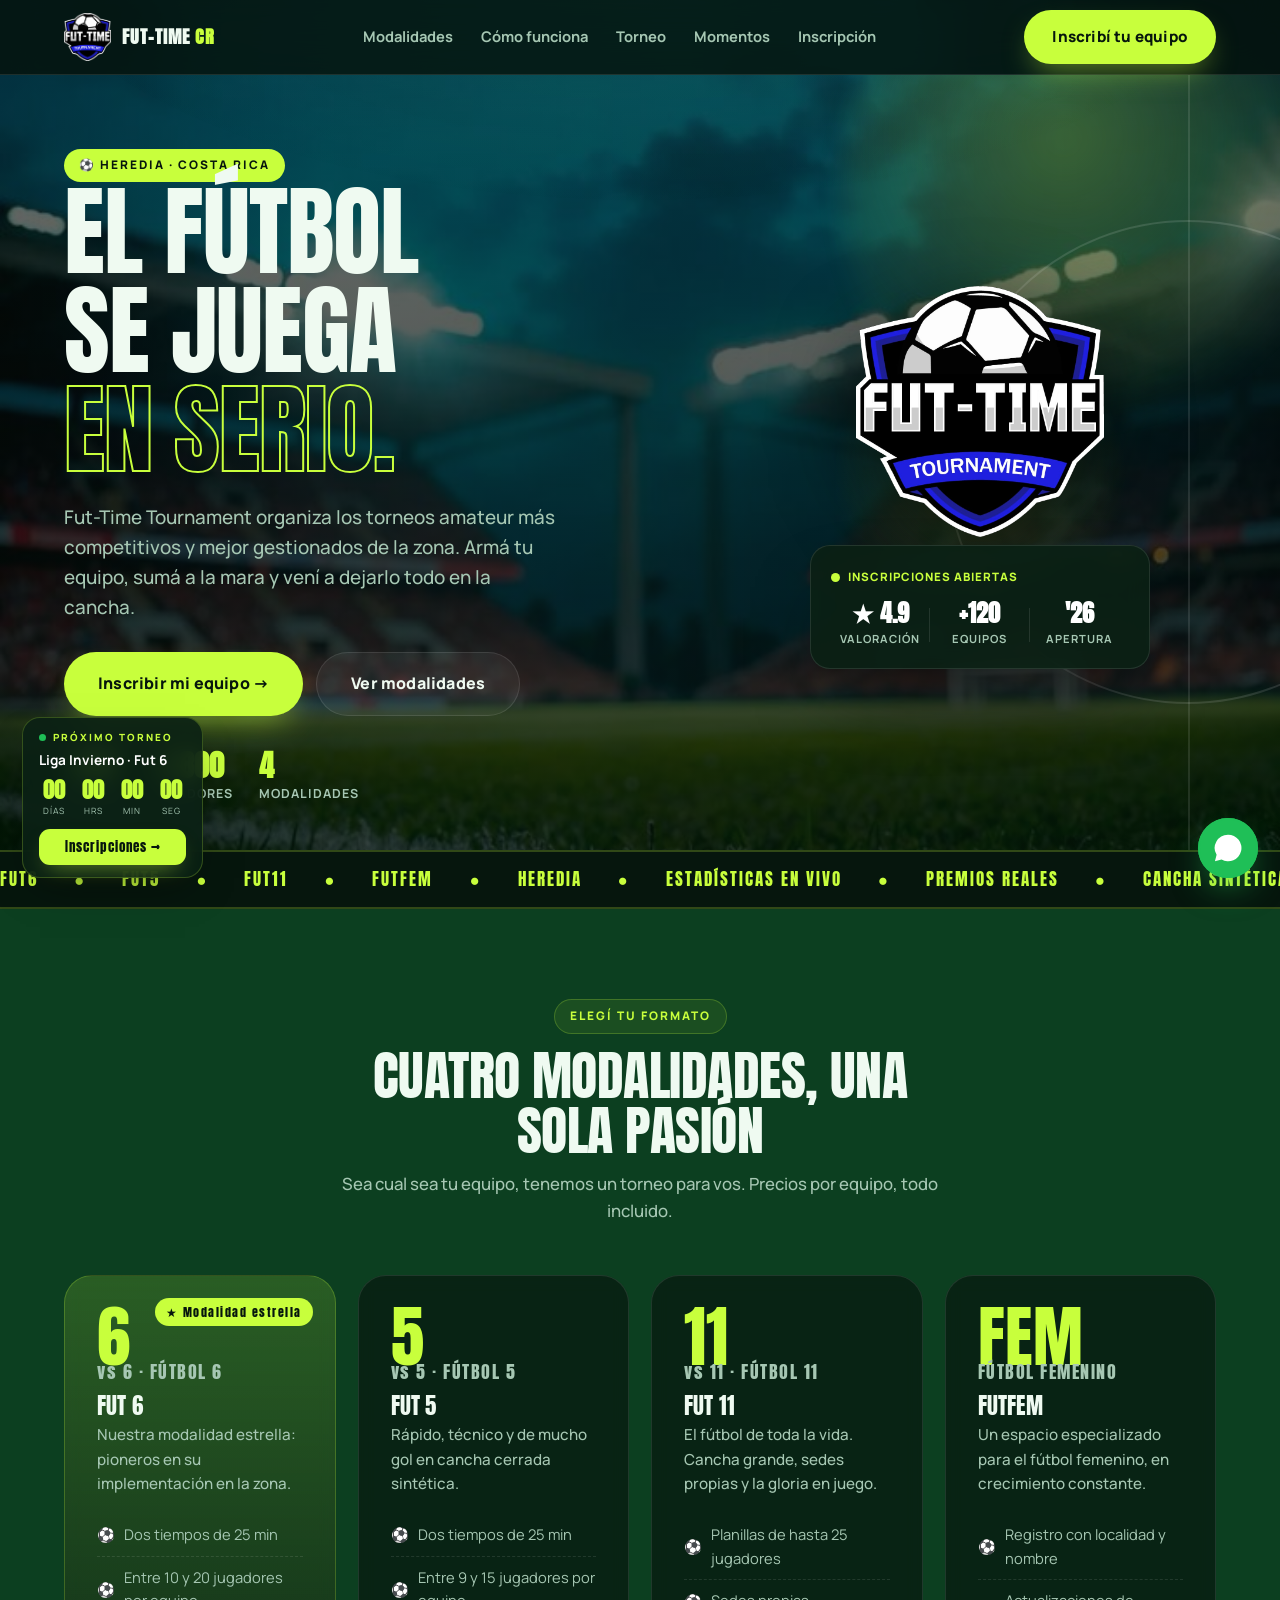
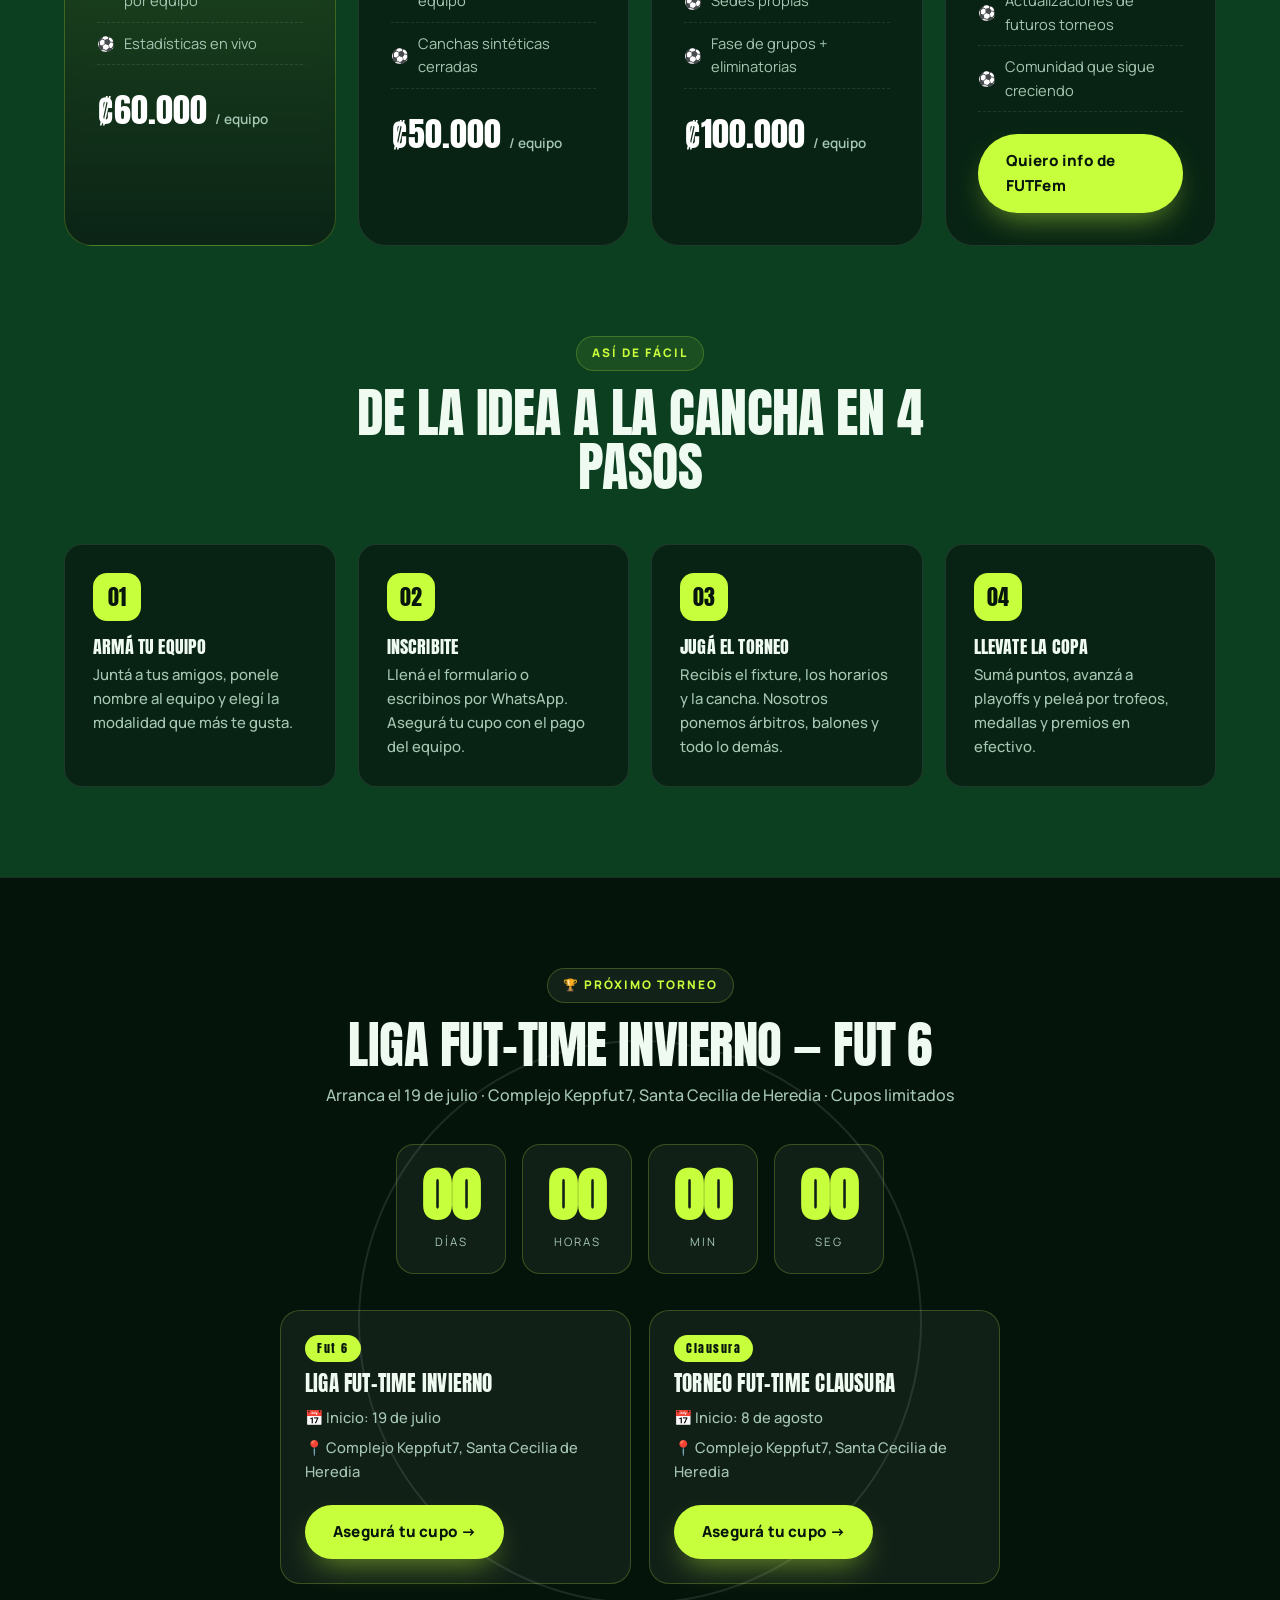
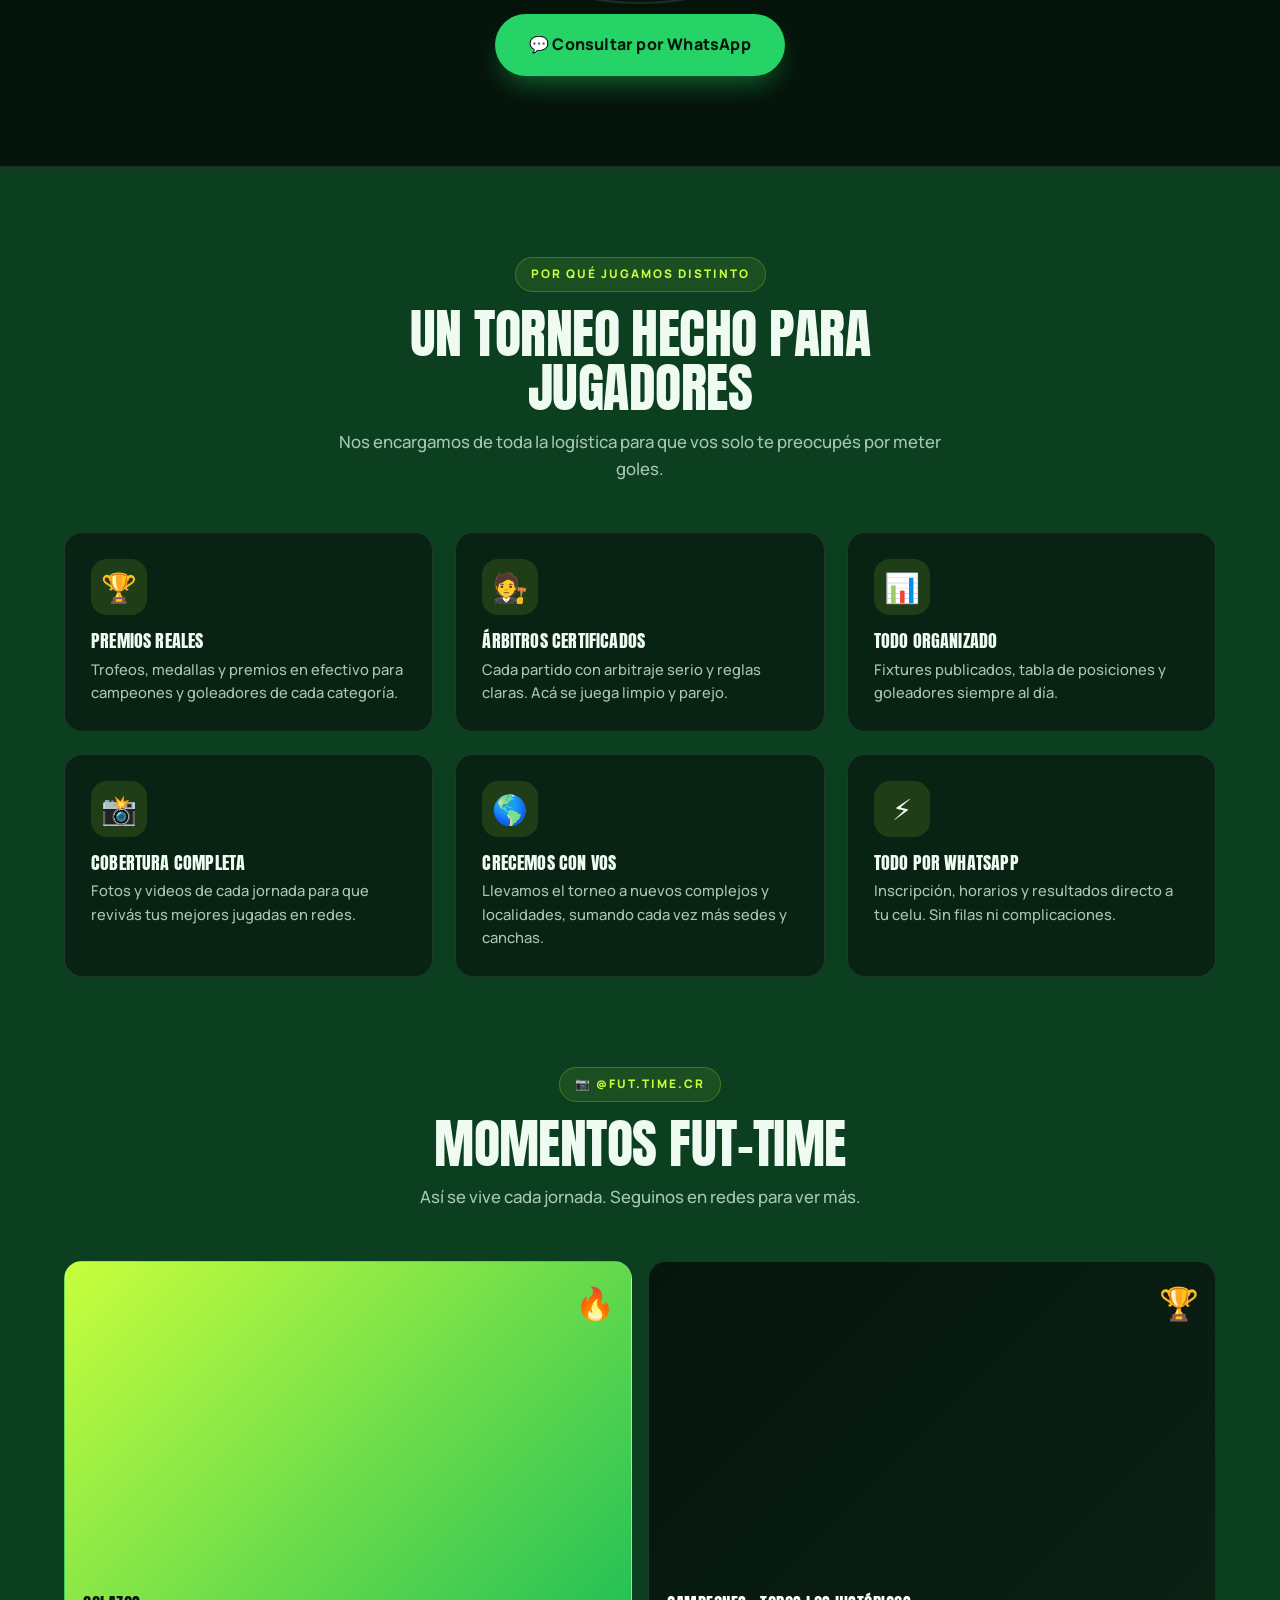
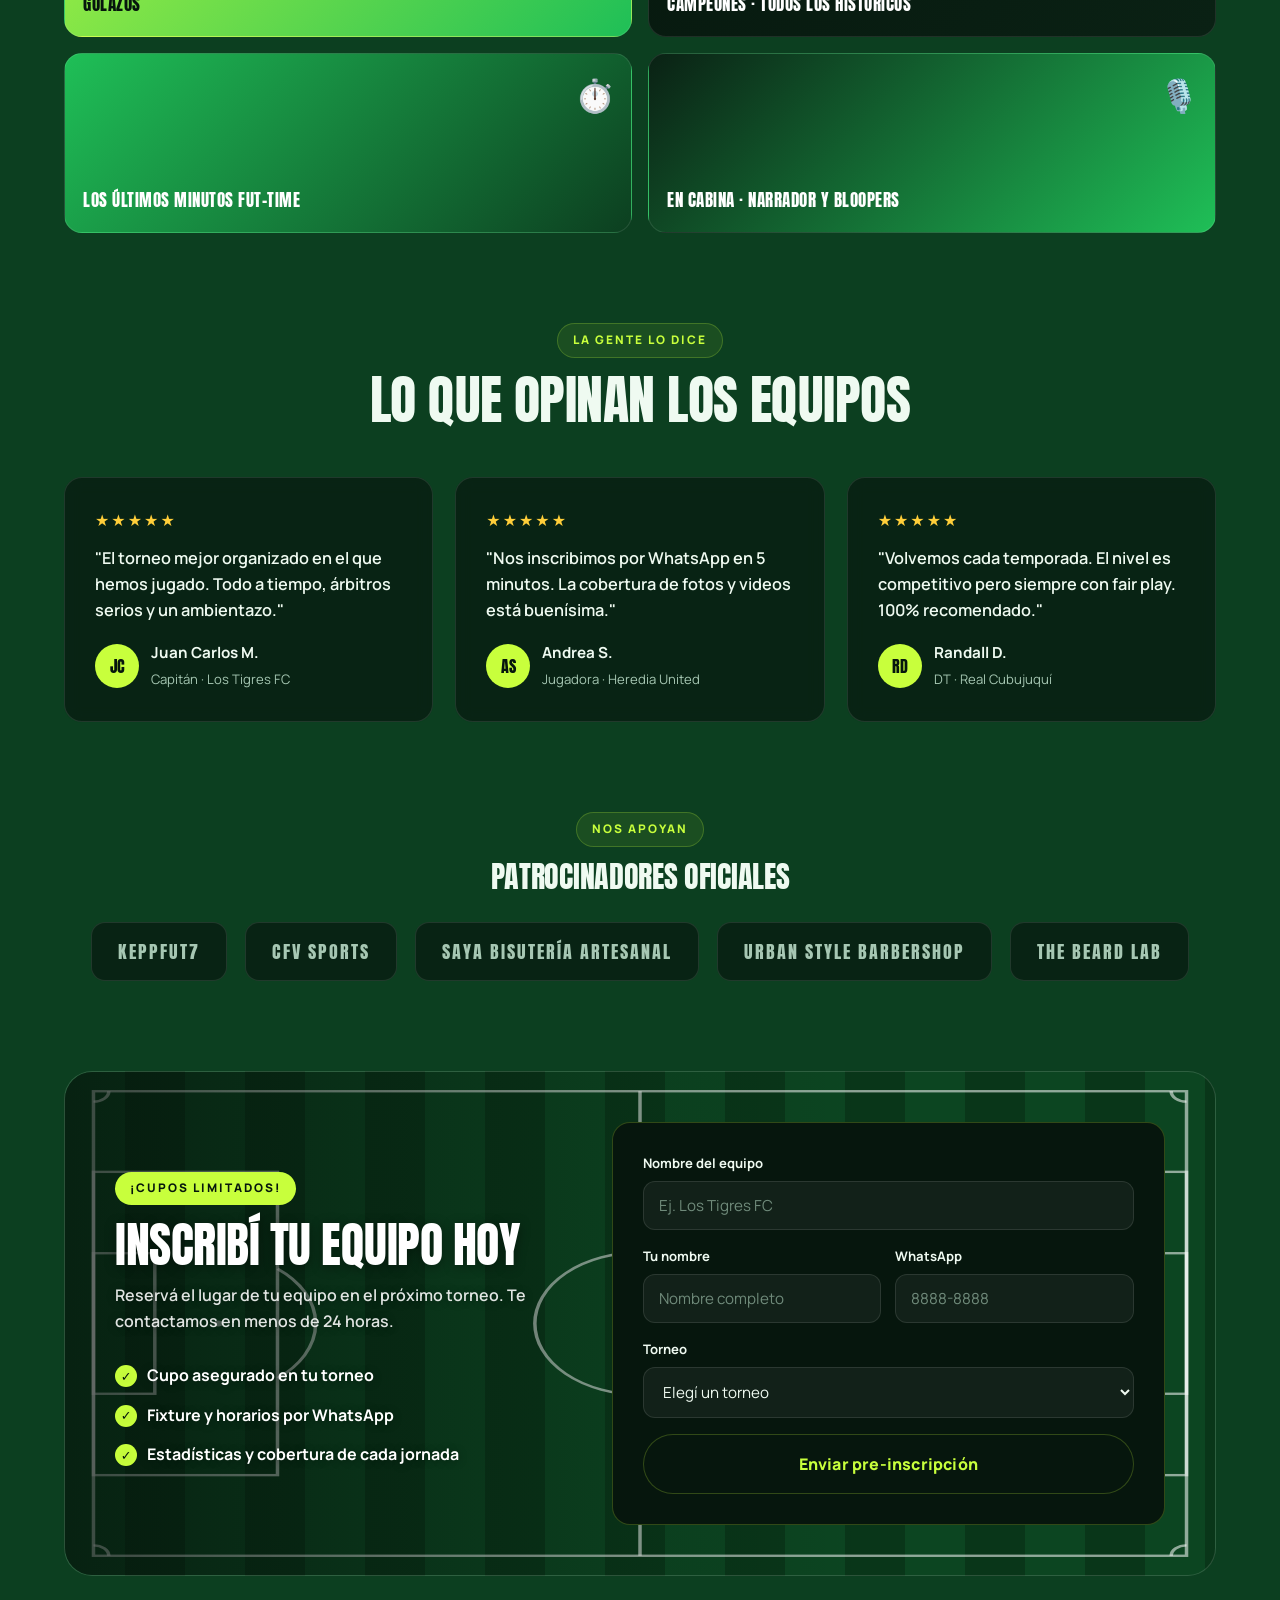
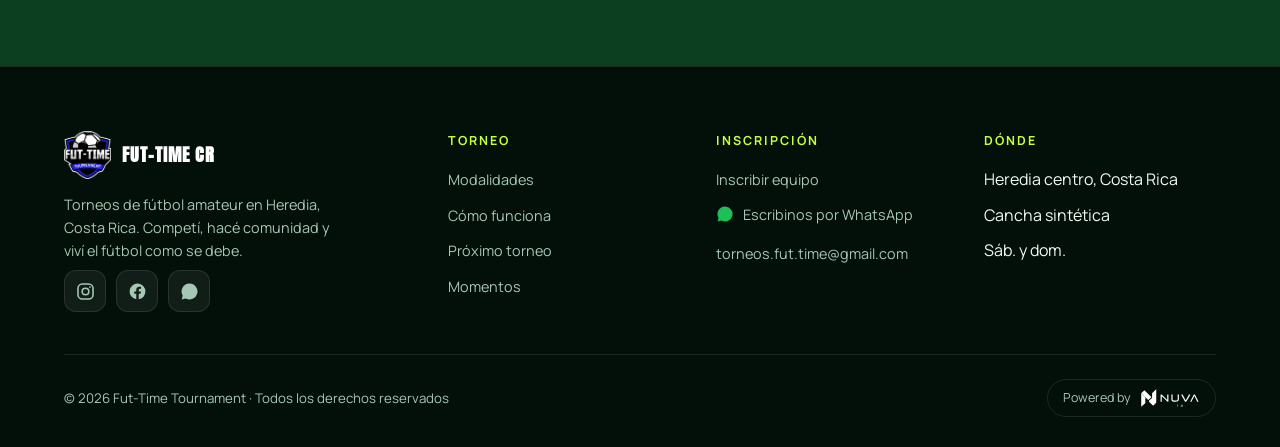
==== commit 772813f0: "Actualización Fut-Time: contenido del cliente, paleta verde, flotantes y tipografía - Modalidades: F" ====
--- a/index.html
+++ b/index.html
@@ -4,7 +4,7 @@
   <meta charset="UTF-8" />
   <meta name="viewport" content="width=device-width, initial-scale=1.0" />
   <title>Fut-Time Tournament — Torneos de fútbol en Heredia, Costa Rica</title>
-  <meta name="description" content="Fut-Time Tournament: los torneos de fútbol más competitivos y bien organizados de Heredia, Costa Rica. Armá tu equipo en Fut5, Fut7 o Fut11. Premios, fixtures y pura pasión." />
+  <meta name="description" content="Fut-Time Tournament: los torneos de fútbol más competitivos y bien organizados de Heredia, Costa Rica. Armá tu equipo en Fut 6, Fut 5, Fut 11 o FUTFem. Premios, estadísticas en vivo y pura pasión." />
   <link rel="icon" type="image/png" href="assets/fut-time-logo.png" />
   <link rel="preconnect" href="https://fonts.googleapis.com" />
   <link rel="preconnect" href="https://fonts.gstatic.com" crossorigin />
@@ -52,7 +52,7 @@
         <div class="hero-mini">
           <div class="m"><b>+120</b><span>Equipos</span></div>
           <div class="m"><b>+1.800</b><span>Jugadores</span></div>
-          <div class="m"><b>3</b><span>Modalidades</span></div>
+          <div class="m"><b>4</b><span>Modalidades</span></div>
         </div>
       </div>
       <div class="hero-art reveal">
@@ -75,8 +75,8 @@
   <!-- ===== MARQUEE ===== -->
   <div class="marquee">
     <div class="marquee-track">
-      <span>FUT5 <i class="dot">●</i> FUT7 <i class="dot">●</i> FUT11 <i class="dot">●</i> HEREDIA <i class="dot">●</i> ÁRBITROS CERTIFICADOS <i class="dot">●</i> PREMIOS REALES <i class="dot">●</i> CANCHA SINTÉTICA <i class="dot">●</i></span>
-      <span>FUT5 <i class="dot">●</i> FUT7 <i class="dot">●</i> FUT11 <i class="dot">●</i> HEREDIA <i class="dot">●</i> ÁRBITROS CERTIFICADOS <i class="dot">●</i> PREMIOS REALES <i class="dot">●</i> CANCHA SINTÉTICA <i class="dot">●</i></span>
+      <span>FUT6 <i class="dot">●</i> FUT5 <i class="dot">●</i> FUT11 <i class="dot">●</i> FUTFEM <i class="dot">●</i> HEREDIA <i class="dot">●</i> ESTADÍSTICAS EN VIVO <i class="dot">●</i> PREMIOS REALES <i class="dot">●</i> CANCHA SINTÉTICA <i class="dot">●</i></span>
+      <span>FUT6 <i class="dot">●</i> FUT5 <i class="dot">●</i> FUT11 <i class="dot">●</i> FUTFEM <i class="dot">●</i> HEREDIA <i class="dot">●</i> ESTADÍSTICAS EN VIVO <i class="dot">●</i> PREMIOS REALES <i class="dot">●</i> CANCHA SINTÉTICA <i class="dot">●</i></span>
     </div>
   </div>
 
@@ -85,43 +85,54 @@
     <div class="wrap">
       <div class="head reveal">
         <span class="chip outline">Elegí tu formato</span>
-        <h2>Tres modalidades, una sola pasión</h2>
+        <h2>Cuatro modalidades, una sola pasión</h2>
         <p>Sea cual sea tu equipo, tenemos un torneo para vos. Precios por equipo, todo incluido.</p>
       </div>
-      <div class="grid g3">
+      <div class="grid g4">
+        <div class="mode featured reveal">
+          <span class="tag">★ Modalidad estrella</span>
+          <div class="num">6<small>vs 6 · FÚTBOL 6</small></div>
+          <h3>Fut 6</h3>
+          <p class="desc">Nuestra modalidad estrella: pioneros en su implementación en la zona.</p>
+          <ul>
+            <li>Dos tiempos de 25 min</li>
+            <li>Entre 10 y 20 jugadores por equipo</li>
+            <li>Estadísticas en vivo</li>
+          </ul>
+          <div class="price">₡60.000 <small>/ equipo</small></div>
+        </div>
         <div class="mode reveal">
-          <div class="num">5<small>vs 5 · FUTSAL</small></div>
-          <h3>Fut5</h3>
-          <p class="desc">Rápido, técnico y de mucho gol. Ideal para equipos chicos que quieren acción sin parar.</p>
-          <ul>
-            <li>Partidos de 2 x 20 min</li>
-            <li>Plantilla de hasta 8 jugadores</li>
-            <li>Cancha cerrada sintética</li>
-          </ul>
-          <div class="price">₡45.000 <small>/ equipo</small></div>
-        </div>
-        <div class="mode featured reveal">
-          <span class="tag">★ Más popular</span>
-          <div class="num">7<small>vs 7 · FÚTBOL 7</small></div>
-          <h3>Fut7</h3>
-          <p class="desc">El equilibrio perfecto entre táctica y ritmo. La modalidad estrella de Fut-Time.</p>
-          <ul>
-            <li>Partidos de 2 x 25 min</li>
-            <li>Plantilla de hasta 12 jugadores</li>
-            <li>Tabla de posiciones + playoffs</li>
-          </ul>
-          <div class="price">₡70.000 <small>/ equipo</small></div>
+          <div class="num">5<small>vs 5 · FÚTBOL 5</small></div>
+          <h3>Fut 5</h3>
+          <p class="desc">Rápido, técnico y de mucho gol en cancha cerrada sintética.</p>
+          <ul>
+            <li>Dos tiempos de 25 min</li>
+            <li>Entre 9 y 15 jugadores por equipo</li>
+            <li>Canchas sintéticas cerradas</li>
+          </ul>
+          <div class="price">₡50.000 <small>/ equipo</small></div>
         </div>
         <div class="mode reveal">
           <div class="num">11<small>vs 11 · FÚTBOL 11</small></div>
-          <h3>Fut11</h3>
-          <p class="desc">El fútbol de toda la vida. Cancha grande, gradas llenas y la gloria en juego.</p>
-          <ul>
-            <li>Partidos de 2 x 35 min</li>
-            <li>Plantilla de hasta 18 jugadores</li>
+          <h3>Fut 11</h3>
+          <p class="desc">El fútbol de toda la vida. Cancha grande, sedes propias y la gloria en juego.</p>
+          <ul>
+            <li>Planillas de hasta 25 jugadores</li>
+            <li>Sedes propias</li>
             <li>Fase de grupos + eliminatorias</li>
           </ul>
-          <div class="price">₡110.000 <small>/ equipo</small></div>
+          <div class="price">₡100.000 <small>/ equipo</small></div>
+        </div>
+        <div class="mode reveal">
+          <div class="num">FEM<small>FÚTBOL FEMENINO</small></div>
+          <h3>FUTFem</h3>
+          <p class="desc">Un espacio especializado para el fútbol femenino, en crecimiento constante.</p>
+          <ul>
+            <li>Registro con localidad y nombre</li>
+            <li>Actualizaciones de futuros torneos</li>
+            <li>Comunidad que sigue creciendo</li>
+          </ul>
+          <a href="https://wa.me/50670164409?text=Hola%20Fut-Time,%20quiero%20info%20de%20FUTFem%20(f%C3%BAtbol%20femenino)" target="_blank" rel="noopener" class="btn btn-lime" style="width:100%;justify-content:center;margin-top:4px">Quiero info de FUTFem</a>
         </div>
       </div>
     </div>
@@ -147,17 +158,34 @@
   <section class="section tourney" id="torneo">
     <div class="wrap">
       <span class="chip dark reveal">🏆 Próximo torneo</span>
-      <h2 class="reveal" style="margin-top:16px">Copa Fut-Time — Apertura 2026</h2>
-      <p class="sub reveal">Arranca el sábado 26 de julio · Cancha sintética, Heredia centro · Cupos limitados</p>
+      <h2 class="reveal" style="margin-top:16px">Liga Fut-Time Invierno — Fut 6</h2>
+      <p class="sub reveal">Arranca el 19 de julio · Complejo Keppfut7, Santa Cecilia de Heredia · Cupos limitados</p>
       <div class="countdown reveal" id="countdown">
         <div class="cd"><b id="cd-d">00</b><span>Días</span></div>
         <div class="cd"><b id="cd-h">00</b><span>Horas</span></div>
         <div class="cd"><b id="cd-m">00</b><span>Min</span></div>
         <div class="cd"><b id="cd-s">00</b><span>Seg</span></div>
       </div>
-      <div class="reveal" style="display:flex;gap:13px;justify-content:center;flex-wrap:wrap">
-        <a href="#inscripcion" class="btn btn-lime btn-lg">Asegurá tu cupo</a>
-        <a href="https://wa.me/50688888888?text=Hola%20Fut-Time,%20quiero%20info%20de%20la%20Copa%20Apertura%202026" target="_blank" rel="noopener" class="btn btn-wa btn-lg">💬 Consultar por WhatsApp</a>
+
+      <div class="next-tourneys reveal">
+        <div class="nt-card">
+          <span class="nt-tag">Fut 6</span>
+          <h3>Liga Fut-Time Invierno</h3>
+          <p class="nt-date">📅 Inicio: 19 de julio</p>
+          <p class="nt-place">📍 Complejo Keppfut7, Santa Cecilia de Heredia</p>
+          <a href="https://wa.me/50670164409?text=Hola%20Fut-Time,%20quiero%20asegurar%20mi%20cupo%20en%20la%20Liga%20Fut-Time%20Invierno%20(Fut%206)" target="_blank" rel="noopener" class="btn btn-lime">Asegurá tu cupo →</a>
+        </div>
+        <div class="nt-card">
+          <span class="nt-tag">Clausura</span>
+          <h3>Torneo Fut-Time Clausura</h3>
+          <p class="nt-date">📅 Inicio: 8 de agosto</p>
+          <p class="nt-place">📍 Complejo Keppfut7, Santa Cecilia de Heredia</p>
+          <a href="https://wa.me/50670164409?text=Hola%20Fut-Time,%20quiero%20asegurar%20mi%20cupo%20en%20el%20Torneo%20Fut-Time%20Clausura" target="_blank" rel="noopener" class="btn btn-lime">Asegurá tu cupo →</a>
+        </div>
+      </div>
+
+      <div class="reveal" style="display:flex;gap:13px;justify-content:center;flex-wrap:wrap;margin-top:30px">
+        <a href="https://wa.me/50670164409?text=Hola%20Fut-Time,%20quiero%20info%20de%20los%20pr%C3%B3ximos%20torneos" target="_blank" rel="noopener" class="btn btn-wa btn-lg">💬 Consultar por WhatsApp</a>
       </div>
     </div>
   </section>
@@ -175,7 +203,7 @@
         <div class="benefit reveal"><div class="ico">🧑‍⚖️</div><h3>Árbitros certificados</h3><p>Cada partido con arbitraje serio y reglas claras. Acá se juega limpio y parejo.</p></div>
         <div class="benefit reveal"><div class="ico">📊</div><h3>Todo organizado</h3><p>Fixtures publicados, tabla de posiciones y goleadores siempre al día.</p></div>
         <div class="benefit reveal"><div class="ico">📸</div><h3>Cobertura completa</h3><p>Fotos y videos de cada jornada para que revivás tus mejores jugadas en redes.</p></div>
-        <div class="benefit reveal"><div class="ico">📍</div><h3>Buena ubicación</h3><p>Canchas sintéticas de primera en el centro de Heredia, con parqueo e hidratación.</p></div>
+        <div class="benefit reveal"><div class="ico">🌎</div><h3>Crecemos con vos</h3><p>Llevamos el torneo a nuevos complejos y localidades, sumando cada vez más sedes y canchas.</p></div>
         <div class="benefit reveal"><div class="ico">⚡</div><h3>Todo por WhatsApp</h3><p>Inscripción, horarios y resultados directo a tu celu. Sin filas ni complicaciones.</p></div>
       </div>
     </div>
@@ -190,11 +218,10 @@
         <p>Así se vive cada jornada. Seguinos en redes para ver más.</p>
       </div>
       <div class="gallery reveal">
-        <div class="tile big t1"><span class="emoji">⚽</span><span>FINAL APERTURA 2025</span></div>
-        <div class="tile t2"><span class="emoji">🏆</span><span>CAMPEONES</span></div>
-        <div class="tile t3"><span class="emoji">🔥</span><span>GOLAZOS</span></div>
-        <div class="tile wide t4"><span class="emoji">🙌</span><span>LA HINCHADA</span></div>
-        <div class="tile t5"><span class="emoji">⚡</span><span>JORNADA 5</span></div>
+        <div class="tile big t3"><span class="emoji">🔥</span><span>GOLAZOS</span></div>
+        <div class="tile big t2"><span class="emoji">🏆</span><span>CAMPEONES · TODOS LOS HISTÓRICOS</span></div>
+        <div class="tile wide t1"><span class="emoji">⏱️</span><span>LOS ÚLTIMOS MINUTOS FUT-TIME</span></div>
+        <div class="tile wide t4"><span class="emoji">🎙️</span><span>EN CABINA · NARRADOR Y BLOOPERS</span></div>
       </div>
     </div>
   </section>
@@ -234,11 +261,11 @@
         <h2 style="font-size:1.9rem">Patrocinadores oficiales</h2>
       </div>
       <div class="sponsors reveal">
-        <span class="sponsor">DEPORTES CR</span>
-        <span class="sponsor">HIDRATA+</span>
-        <span class="sponsor">SODA EL GOL</span>
-        <span class="sponsor">SPORT WEAR</span>
-        <span class="sponsor">CANCHA PRO</span>
+        <span class="sponsor">KEPPFUT7</span>
+        <span class="sponsor">CFV SPORTS</span>
+        <span class="sponsor">SAYA BISUTERÍA ARTESANAL</span>
+        <span class="sponsor">URBAN STYLE BARBERSHOP</span>
+        <span class="sponsor">THE BEARD LAB</span>
       </div>
     </div>
   </section>
@@ -251,11 +278,11 @@
           <div>
             <span class="chip">¡Cupos limitados!</span>
             <h2 style="margin-top:16px">Inscribí tu equipo hoy</h2>
-            <p class="lead">Reservá el lugar de tu equipo en la Copa Apertura 2026. Te contactamos en menos de 24 horas.</p>
+            <p class="lead">Reservá el lugar de tu equipo en el próximo torneo. Te contactamos en menos de 24 horas.</p>
             <ul class="perks">
-              <li>Cupo asegurado en tu modalidad</li>
+              <li>Cupo asegurado en tu torneo</li>
               <li>Fixture y horarios por WhatsApp</li>
-              <li>Kit de bienvenida para el equipo</li>
+              <li>Estadísticas y cobertura de cada jornada</li>
             </ul>
           </div>
           <form class="form" id="signupForm" onsubmit="return submitForm(event)">
@@ -274,12 +301,12 @@
               </div>
             </div>
             <div class="field">
-              <label for="mode">Modalidad</label>
+              <label for="mode">Torneo</label>
               <select id="mode" required>
-                <option value="">Elegí una modalidad</option>
-                <option>Fut5 — ₡45.000</option>
-                <option>Fut7 — ₡70.000</option>
-                <option>Fut11 — ₡110.000</option>
+                <option value="">Elegí un torneo</option>
+                <option>Liga Fut-Time Invierno (Fut 6) — 19 de julio</option>
+                <option>Torneo Fut-Time Clausura — 8 de agosto</option>
+                <option>FUTFem — quiero info de futuros torneos</option>
               </select>
             </div>
             <button type="submit" class="btn btn-dark btn-lg" style="width:100%;justify-content:center">Enviar pre-inscripción</button>
@@ -304,7 +331,7 @@
             <a href="https://www.facebook.com/Fut.Time.Tournamentes/" target="_blank" rel="noopener" aria-label="Facebook">
               <svg viewBox="0 0 24 24" fill="currentColor"><path d="M22 12a10 10 0 1 0-11.56 9.88v-6.99H7.9V12h2.54V9.8c0-2.5 1.49-3.89 3.78-3.89 1.09 0 2.24.2 2.24.2v2.46H15.2c-1.24 0-1.63.77-1.63 1.56V12h2.78l-.44 2.89h-2.34v6.99A10 10 0 0 0 22 12Z"/></svg>
             </a>
-            <a href="https://wa.me/50688888888" target="_blank" rel="noopener" aria-label="WhatsApp">
+            <a href="https://wa.me/50670164409" target="_blank" rel="noopener" aria-label="WhatsApp">
               <svg viewBox="0 0 24 24" fill="currentColor"><path d="M17.5 14.4c-.3-.15-1.74-.86-2.01-.96-.27-.1-.47-.15-.66.15-.2.3-.76.96-.93 1.16-.17.2-.34.22-.64.07-1.7-.85-2.82-1.52-3.94-3.44-.3-.51.3-.48.85-1.58.1-.2.05-.37-.02-.52-.08-.15-.66-1.6-.91-2.19-.24-.57-.48-.49-.66-.5h-.57c-.2 0-.52.07-.79.37-.27.3-1.04 1.01-1.04 2.47s1.06 2.87 1.21 3.07c.15.2 2.1 3.2 5.08 4.49.71.3 1.26.49 1.69.62.71.23 1.36.2 1.87.12.57-.08 1.74-.71 1.98-1.4.25-.69.25-1.27.18-1.4-.08-.13-.27-.2-.57-.35ZM12 2a10 10 0 0 0-8.55 15.15L2.2 22l4.96-1.3A10 10 0 1 0 12 2Z"/></svg>
             </a>
           </div>
@@ -322,8 +349,11 @@
           <h4>Inscripción</h4>
           <ul>
             <li><a href="#inscripcion">Inscribir equipo</a></li>
-            <li><a href="https://wa.me/50688888888" target="_blank" rel="noopener">WhatsApp: 8888-8888</a></li>
-            <li><a href="mailto:info@futtime.cr">info@futtime.cr</a></li>
+            <li><a class="wa-inline" href="https://wa.me/50670164409" target="_blank" rel="noopener" aria-label="Escribinos por WhatsApp">
+              <svg viewBox="0 0 24 24" fill="currentColor"><path d="M17.5 14.4c-.3-.15-1.74-.86-2.01-.96-.27-.1-.47-.15-.66.15-.2.3-.76.96-.93 1.16-.17.2-.34.22-.64.07-1.7-.85-2.82-1.52-3.94-3.44-.3-.51.3-.48.85-1.58.1-.2.05-.37-.02-.52-.08-.15-.66-1.6-.91-2.19-.24-.57-.48-.49-.66-.5h-.57c-.2 0-.52.07-.79.37-.27.3-1.04 1.01-1.04 2.47s1.06 2.87 1.21 3.07c.15.2 2.1 3.2 5.08 4.49.71.3 1.26.49 1.69.62.71.23 1.36.2 1.87.12.57-.08 1.74-.71 1.98-1.4.25-.69.25-1.27.18-1.4-.08-.13-.27-.2-.57-.35ZM12 2a10 10 0 0 0-8.55 15.15L2.2 22l4.96-1.3A10 10 0 1 0 12 2Z"/></svg>
+              <span>Escribinos por WhatsApp</span>
+            </a></li>
+            <li><a href="mailto:torneos.fut.time@gmail.com">torneos.fut.time@gmail.com</a></li>
           </ul>
         </div>
         <div>
@@ -345,6 +375,23 @@
     </div>
   </footer>
 
+  <!-- ===== FLOTANTES: COUNTDOWN + WHATSAPP ===== -->
+  <div class="float-cd" aria-label="Próximo torneo Fut-Time">
+    <div class="fcd-head"><span class="fcd-pulse"></span> PRÓXIMO TORNEO</div>
+    <div class="fcd-name">Liga Invierno · Fut 6</div>
+    <div class="fcd-time">
+      <div class="fcu"><b id="fc-d">00</b><span>días</span></div>
+      <div class="fcu"><b id="fc-h">00</b><span>hrs</span></div>
+      <div class="fcu"><b id="fc-m">00</b><span>min</span></div>
+      <div class="fcu"><b id="fc-s">00</b><span>seg</span></div>
+    </div>
+    <a class="fcd-btn" href="#inscripcion">Inscripciones →</a>
+  </div>
+
+  <a class="fab-wa" href="https://wa.me/50670164409?text=Hola%20Fut-Time,%20quiero%20info%20de%20los%20torneos" target="_blank" rel="noopener" aria-label="Escribinos por WhatsApp">
+    <svg viewBox="0 0 24 24" fill="currentColor"><path d="M17.5 14.4c-.3-.15-1.74-.86-2.01-.96-.27-.1-.47-.15-.66.15-.2.3-.76.96-.93 1.16-.17.2-.34.22-.64.07-1.7-.85-2.82-1.52-3.94-3.44-.3-.51.3-.48.85-1.58.1-.2.05-.37-.02-.52-.08-.15-.66-1.6-.91-2.19-.24-.57-.48-.49-.66-.5h-.57c-.2 0-.52.07-.79.37-.27.3-1.04 1.01-1.04 2.47s1.06 2.87 1.21 3.07c.15.2 2.1 3.2 5.08 4.49.71.3 1.26.49 1.69.62.71.23 1.36.2 1.87.12.57-.08 1.74-.71 1.98-1.4.25-.69.25-1.27.18-1.4-.08-.13-.27-.2-.57-.35ZM12 2a10 10 0 0 0-8.55 15.15L2.2 22l4.96-1.3A10 10 0 1 0 12 2Z"/></svg>
+  </a>
+
   <script src="app.js"></script>
 </body>
 </html>
--- a/app.css
+++ b/app.css
@@ -1,6 +1,6 @@
 /* ============================================================
    FUT-TIME CR — "Partido Nocturno" (v4)
-   Fondo de cancha (césped cortado) · tema oscuro · acento lime
+   Fondo estadio · tema navy · acento azul (según el logo)
    Powered by Nuva IA
    ============================================================ */
 
@@ -10,16 +10,17 @@
   --night:    #06160d;   /* secciones más oscuras */
   --night-2:  #0a2114;
 
-  --lime:     #c8ff3c;   /* acento neón */
+  --lime:     #c8ff3c;   /* acento neón (verde) */
   --lime-d:   #a4e016;
-  --green:    #1fbf57;   /* verde de apoyo */
+  --green:    #1fbf57;   /* verde de apoyo (pasto) */
   --gold:     #ffce3a;
+  --silver:   #c7d0e8;
 
   --text:     #effaf1;
   --muted:    #a6c7b3;
   --white:    #ffffff;
 
-  --panel:    rgba(8, 26, 16, 0.72);   /* tarjeta glass */
+  --panel:    rgba(8, 26, 16, 0.72);    /* tarjeta glass */
   --panel-2:  rgba(11, 33, 21, 0.90);
   --line:     rgba(255, 255, 255, 0.10);
   --line-2:   rgba(200, 255, 60, 0.22);
@@ -63,9 +64,11 @@
 
 h1, h2, h3, .display {
   font-family: "Anton", Impact, sans-serif;
-  font-weight: 400; line-height: 0.98;
-  text-transform: uppercase; letter-spacing: 0.5px;
-}
+  font-weight: 400; line-height: 1;
+  text-transform: uppercase; letter-spacing: 0.01em;
+}
+/* Titulares grandes Anton: tracking ceñido = más impacto y prolijidad */
+.hero h1, .head h2, .tourney h2, .signup h2 { letter-spacing: -0.01em; }
 a { color: inherit; text-decoration: none; }
 img { display: block; max-width: 100%; }
 
@@ -104,7 +107,7 @@
 /* ---------- NAVBAR ---------- */
 .nav {
   position: sticky; top: 0; z-index: 60;
-  background: rgba(6, 18, 11, 0.78);
+  background: rgba(6, 18, 11, 0.80);
   backdrop-filter: blur(16px);
   border-bottom: 1px solid var(--line);
 }
@@ -187,9 +190,9 @@
   background: var(--night); color: var(--lime); overflow: hidden; padding: 14px 0;
   border-top: 2px solid var(--line-2); border-bottom: 2px solid var(--line-2);
 }
-.marquee-track { display: inline-flex; gap: 36px; white-space: nowrap; animation: slide 24s linear infinite; font-family: "Anton"; font-size: 1.05rem; letter-spacing: 1px; }
+.marquee-track { display: inline-flex; gap: 36px; white-space: nowrap; animation: slide 24s linear infinite; font-family: "Anton"; font-size: 1.05rem; letter-spacing: 2px; }
 .marquee-track span { display: inline-flex; align-items: center; gap: 36px; }
-.marquee .dot { color: var(--green); }
+.marquee .dot { color: var(--lime); }
 @keyframes slide { from { transform: translateX(0) } to { transform: translateX(-50%) } }
 
 /* ---------- SECCIONES ---------- */
@@ -211,7 +214,7 @@
 }
 .mode:hover { transform: translateY(-8px); box-shadow: var(--shadow-lg); border-color: var(--line-2); }
 .mode .num { font-family: "Anton"; font-size: 4.2rem; line-height: 0.85; color: var(--lime); }
-.mode .num small { font-size: 1.1rem; color: var(--muted); display: block; letter-spacing: 1px; }
+.mode .num small { font-size: 1.1rem; color: var(--muted); display: block; letter-spacing: 1.5px; }
 .mode h3 { font-size: 1.45rem; margin: 14px 0 6px; }
 .mode .desc { color: var(--muted); font-size: 0.95rem; font-weight: 500; }
 .mode ul { list-style: none; margin: 18px 0; }
@@ -220,7 +223,7 @@
 .mode .price { font-family: "Anton"; font-size: 2.1rem; color: var(--white); }
 .mode .price small { font-family: "Manrope"; font-size: 0.85rem; color: var(--muted); font-weight: 600; }
 .mode.featured { background: linear-gradient(180deg, rgba(200,255,60,0.16), var(--panel-2)); border: 1px solid var(--line-2); }
-.mode .tag { position: absolute; top: 22px; right: 22px; background: var(--lime); color: var(--night); font-family: "Anton"; font-size: 0.72rem; padding: 5px 11px; border-radius: 999px; letter-spacing: 1px; }
+.mode .tag { position: absolute; top: 22px; right: 22px; background: var(--lime); color: var(--night); font-family: "Anton"; font-size: 0.72rem; padding: 5px 11px; border-radius: 999px; letter-spacing: 1.5px; }
 
 /* Pasos / cómo funciona */
 .steps { counter-reset: step; }
@@ -243,7 +246,7 @@
 .benefit p { color: var(--muted); font-size: 0.92rem; font-weight: 500; }
 
 /* ---------- TORNEO (sección + countdown) ---------- */
-.tourney { background: rgba(4, 12, 8, 0.78); position: relative; overflow: hidden; border-top: 1px solid var(--line); border-bottom: 1px solid var(--line); }
+.tourney { background: rgba(4, 12, 8, 0.82); position: relative; overflow: hidden; border-top: 1px solid var(--line); border-bottom: 1px solid var(--line); }
 .tourney::before {
   content: ""; position: absolute; top: 50%; left: 50%; width: 560px; height: 560px;
   transform: translate(-50%,-50%); border: 2px solid rgba(255,255,255,0.10); border-radius: 50%;
@@ -255,6 +258,15 @@
 .cd { background: rgba(255,255,255,0.05); border: 1px solid var(--line-2); border-radius: 18px; padding: 22px 14px; min-width: 110px; }
 .cd b { font-family: "Anton"; font-size: clamp(2.6rem, 6vw, 3.6rem); color: var(--lime); line-height: 1; display: block; }
 .cd span { font-size: 0.72rem; text-transform: uppercase; letter-spacing: 2px; color: var(--muted); margin-top: 8px; display: block; }
+
+/* ---------- PRÓXIMOS TORNEOS ---------- */
+.next-tourneys { display: grid; grid-template-columns: repeat(2, 1fr); gap: 18px; max-width: 720px; margin: 0 auto; text-align: left; }
+.nt-card { background: rgba(255,255,255,0.05); border: 1px solid var(--line-2); border-radius: 20px; padding: 24px; position: relative; transition: transform 0.25s, border-color 0.25s; }
+.nt-card:hover { transform: translateY(-5px); border-color: var(--lime); }
+.nt-tag { display: inline-block; background: var(--lime); color: var(--night); font-family: "Anton"; font-size: 0.72rem; padding: 4px 12px; border-radius: 999px; letter-spacing: 1.5px; margin-bottom: 12px; }
+.nt-card h3 { font-size: 1.3rem; margin-bottom: 12px; }
+.nt-date, .nt-place { color: var(--muted); font-size: 0.92rem; font-weight: 500; margin-bottom: 6px; }
+.nt-card .btn { margin-top: 16px; }
 
 /* ---------- GALERÍA / MOMENTOS ---------- */
 .gallery { display: grid; grid-template-columns: repeat(4, 1fr); grid-auto-rows: 180px; gap: 16px; }
@@ -281,17 +293,29 @@
 
 /* ---------- PATROCINADORES ---------- */
 .sponsors { display: flex; flex-wrap: wrap; justify-content: center; gap: 18px; }
-.sponsor { font-family: "Anton"; font-size: 1.15rem; letter-spacing: 1px; color: var(--muted); background: var(--panel); border: 1px solid var(--line); padding: 14px 26px; border-radius: 14px; }
+.sponsor { font-family: "Anton"; font-size: 1.15rem; letter-spacing: 2px; color: var(--muted); background: var(--panel); border: 1px solid var(--line); padding: 14px 26px; border-radius: 14px; }
 
 /* ---------- INSCRIPCIÓN / FORM ---------- */
-.signup { background: linear-gradient(135deg, var(--lime), var(--green)); border-radius: var(--r-lg); padding: 50px; color: var(--night); position: relative; overflow: hidden; }
-.signup::before { content: ""; position: absolute; top: -80px; right: -80px; width: 320px; height: 320px; border: 2px solid rgba(6,22,13,0.18); border-radius: 50%; }
+/* El recuadro de inscripción ES una cancha de fútbol (pasto + líneas reales) */
+.signup {
+  position: relative; overflow: hidden;
+  border-radius: var(--r-lg); padding: 50px; color: var(--text);
+  border: 1px solid rgba(255,255,255,0.14);
+  background:
+    url("assets/pitch-field.svg") center / 100% 100% no-repeat,
+    repeating-linear-gradient(90deg, #0c4521 0 60px, #093619 60px 120px);
+}
+/* Sombra a la izquierda para que el texto se lea sobre el pasto */
+.signup::before {
+  content: ""; position: absolute; inset: 0;
+  background: linear-gradient(90deg, rgba(4,12,8,0.62), rgba(4,12,8,0.10) 52%, rgba(4,12,8,0) 70%);
+}
 .signup-grid { position: relative; z-index: 2; display: grid; grid-template-columns: 0.9fr 1.1fr; gap: 44px; align-items: center; }
-.signup h2 { font-size: clamp(2rem, 4.5vw, 3rem); }
-.signup .lead { color: rgba(6,22,13,0.82); margin: 14px 0 22px; font-weight: 600; }
+.signup h2 { font-size: clamp(2rem, 4.5vw, 3rem); color: #fff; text-shadow: 0 2px 12px rgba(0,0,0,0.4); }
+.signup .lead { color: rgba(255,255,255,0.88); margin: 14px 0 22px; font-weight: 600; text-shadow: 0 1px 8px rgba(0,0,0,0.35); }
 .signup .perks { list-style: none; }
-.signup .perks li { padding: 7px 0; font-weight: 700; display: flex; gap: 10px; align-items: center; }
-.signup .perks li::before { content: "✓"; background: var(--night); color: var(--lime); width: 22px; height: 22px; border-radius: 50%; display: flex; align-items: center; justify-content: center; font-size: 0.8rem; font-weight: 900; }
+.signup .perks li { padding: 7px 0; font-weight: 700; color: #fff; display: flex; gap: 10px; align-items: center; text-shadow: 0 1px 8px rgba(0,0,0,0.35); }
+.signup .perks li::before { content: "✓"; background: var(--lime); color: var(--night); width: 22px; height: 22px; border-radius: 50%; display: flex; align-items: center; justify-content: center; font-size: 0.8rem; font-weight: 900; flex: 0 0 22px; }
 .form { background: var(--night); border: 1px solid var(--line-2); border-radius: var(--r); padding: 30px; color: var(--text); }
 .field { margin-bottom: 16px; }
 .field label { display: block; font-size: 0.82rem; font-weight: 700; margin-bottom: 7px; color: var(--text); }
@@ -356,8 +380,82 @@
 }
 @media (max-width: 560px) {
   .g3, .g4, .g2 { grid-template-columns: 1fr; }
+  .next-tourneys { grid-template-columns: 1fr; }
   .field-row { grid-template-columns: 1fr; }
   .gallery { grid-template-columns: 1fr 1fr; grid-auto-rows: 140px; }
   .signup { padding: 32px 24px; }
   .hero-mini { gap: 18px; }
 }
+
+/* ---------- WHATSAPP INLINE (footer) ---------- */
+.wa-inline { display: inline-flex; align-items: center; gap: 9px; }
+.wa-inline svg { width: 18px; height: 18px; color: var(--green); flex: 0 0 18px; }
+
+/* ---------- FLOTANTES ---------- */
+/* Botón flotante de WhatsApp */
+.fab-wa {
+  position: fixed; right: 22px; bottom: 22px; z-index: 95;
+  width: 60px; height: 60px; border-radius: 50%;
+  display: flex; align-items: center; justify-content: center;
+  background: var(--green); color: #fff;
+  box-shadow: 0 14px 34px -8px rgba(31,191,87,0.6);
+  transition: transform 0.25s, box-shadow 0.25s;
+}
+.fab-wa svg { width: 32px; height: 32px; }
+.fab-wa::before {
+  content: ""; position: absolute; inset: 0; border-radius: 50%;
+  border: 2px solid var(--green); animation: fab-pulse 2.2s ease-out infinite;
+}
+.fab-wa:hover { transform: scale(1.08); box-shadow: 0 18px 40px -8px rgba(31,191,87,0.75); }
+@keyframes fab-pulse {
+  0%   { transform: scale(1);   opacity: 0.7; }
+  70%  { transform: scale(1.5); opacity: 0; }
+  100% { transform: scale(1.5); opacity: 0; }
+}
+
+/* Countdown flotante */
+.float-cd {
+  position: fixed; left: 22px; bottom: 22px; z-index: 94;
+  display: block; text-decoration: none;
+  background: var(--panel-2); border: 1px solid var(--line-2);
+  border-radius: 18px; padding: 12px 16px;
+  backdrop-filter: blur(12px); box-shadow: var(--shadow);
+  transition: transform 0.25s, border-color 0.25s;
+}
+.float-cd:hover { transform: translateY(-3px); border-color: var(--lime); }
+.fcd-head {
+  display: flex; align-items: center; gap: 7px;
+  font-size: 0.62rem; letter-spacing: 2px; font-weight: 800;
+  color: var(--lime); text-transform: uppercase;
+}
+.fcd-pulse {
+  width: 7px; height: 7px; border-radius: 50%; background: var(--green);
+  box-shadow: 0 0 0 0 rgba(31,191,87,0.6); animation: dot-pulse 1.6s infinite;
+}
+@keyframes dot-pulse {
+  0%   { box-shadow: 0 0 0 0 rgba(31,191,87,0.55); }
+  70%  { box-shadow: 0 0 0 7px rgba(31,191,87,0); }
+  100% { box-shadow: 0 0 0 0 rgba(31,191,87,0); }
+}
+.fcd-name { color: var(--white); font-weight: 700; font-size: 0.85rem; margin: 4px 0 8px; }
+.fcd-time { display: flex; gap: 9px; }
+.fcu { text-align: center; min-width: 30px; }
+.fcu b { font-family: "Anton"; font-size: 1.4rem; line-height: 1; color: var(--lime); display: block; }
+.fcu span { font-size: 0.54rem; letter-spacing: 1px; text-transform: uppercase; color: var(--muted); margin-top: 3px; display: block; }
+.fcd-btn {
+  display: block; margin-top: 10px; text-align: center; text-decoration: none;
+  background: var(--lime); color: var(--night);
+  font-family: "Anton"; font-size: 0.8rem; letter-spacing: 1px;
+  padding: 8px 12px; border-radius: 11px;
+  box-shadow: 0 10px 22px -10px rgba(200,255,60,0.55);
+  transition: transform 0.2s, box-shadow 0.2s;
+}
+.fcd-btn:hover { transform: translateY(-2px); box-shadow: 0 14px 28px -10px rgba(200,255,60,0.7); }
+
+@media (max-width: 560px) {
+  .fab-wa { width: 54px; height: 54px; right: 16px; bottom: 16px; }
+  .fab-wa svg { width: 28px; height: 28px; }
+  .float-cd { left: 12px; right: 84px; bottom: 16px; padding: 10px 13px; }
+  .fcd-time { gap: 6px; justify-content: space-between; }
+  .fcu b { font-size: 1.2rem; }
+}
